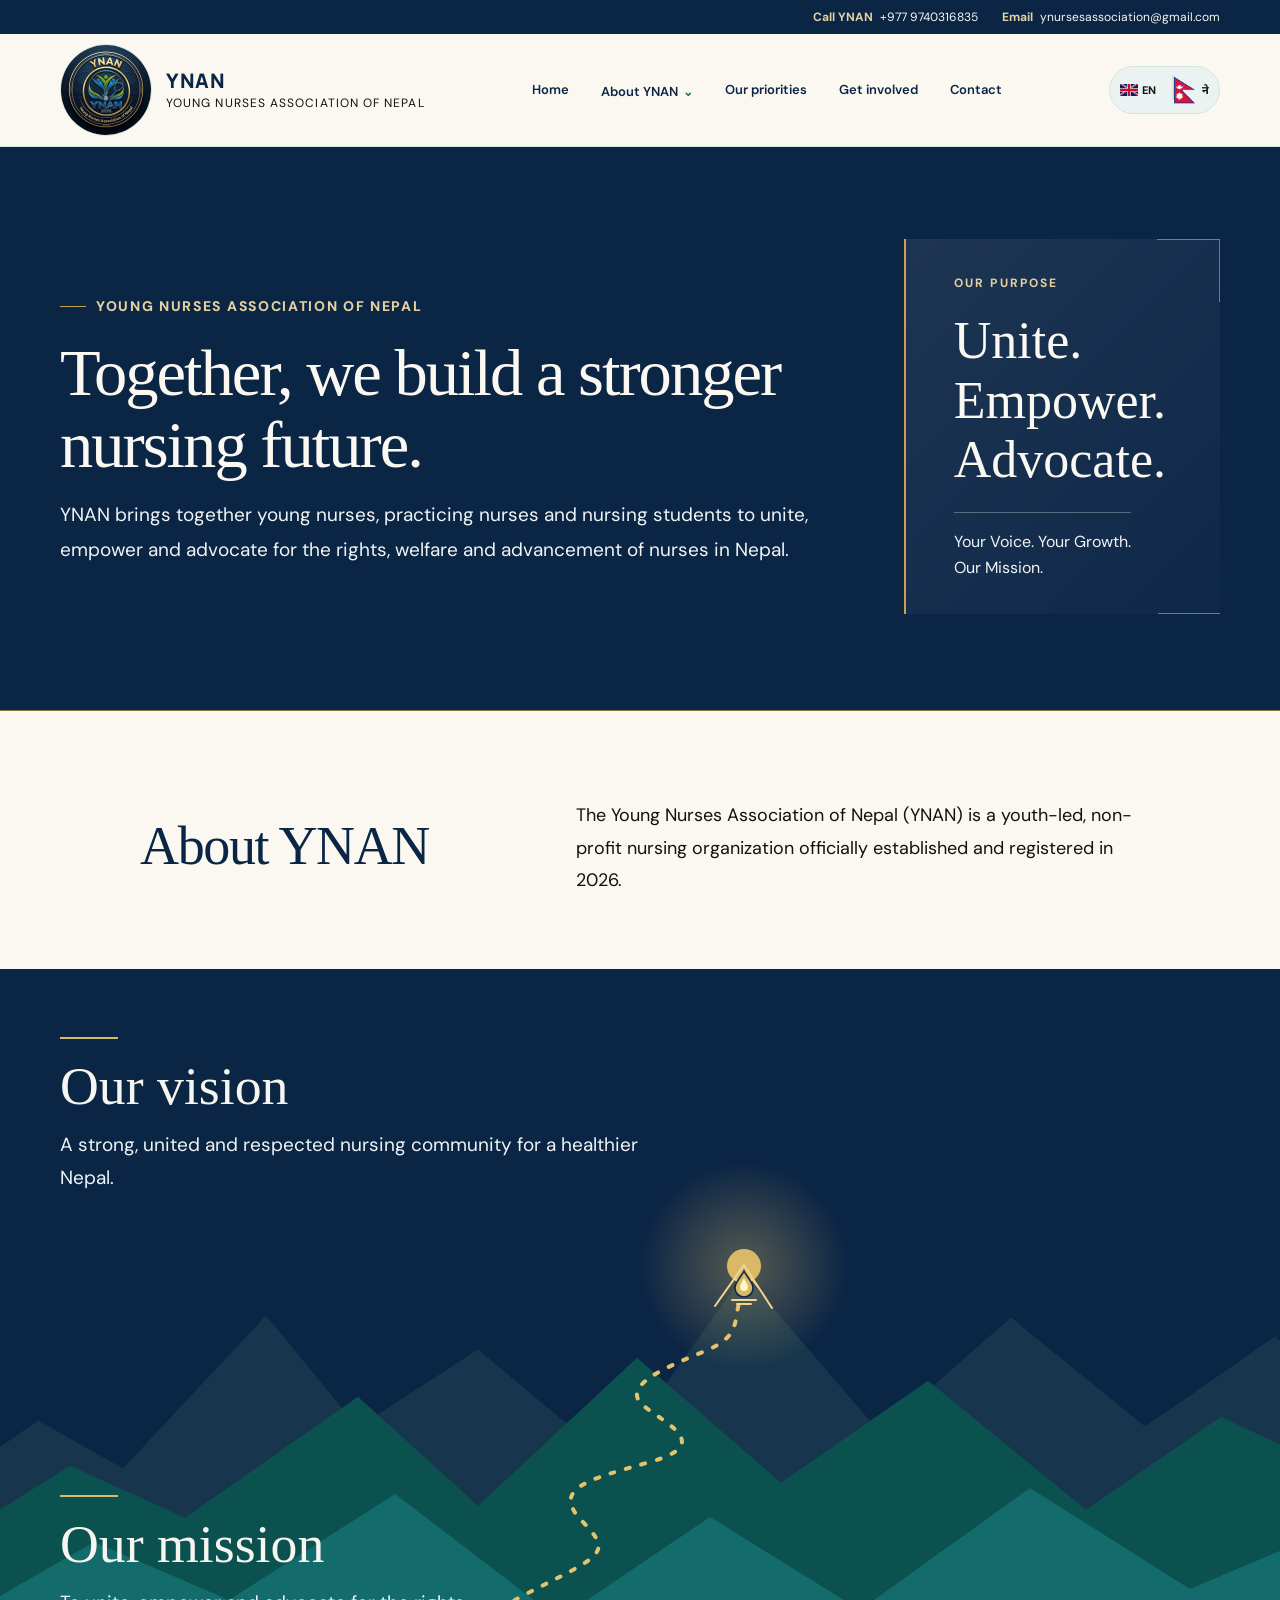
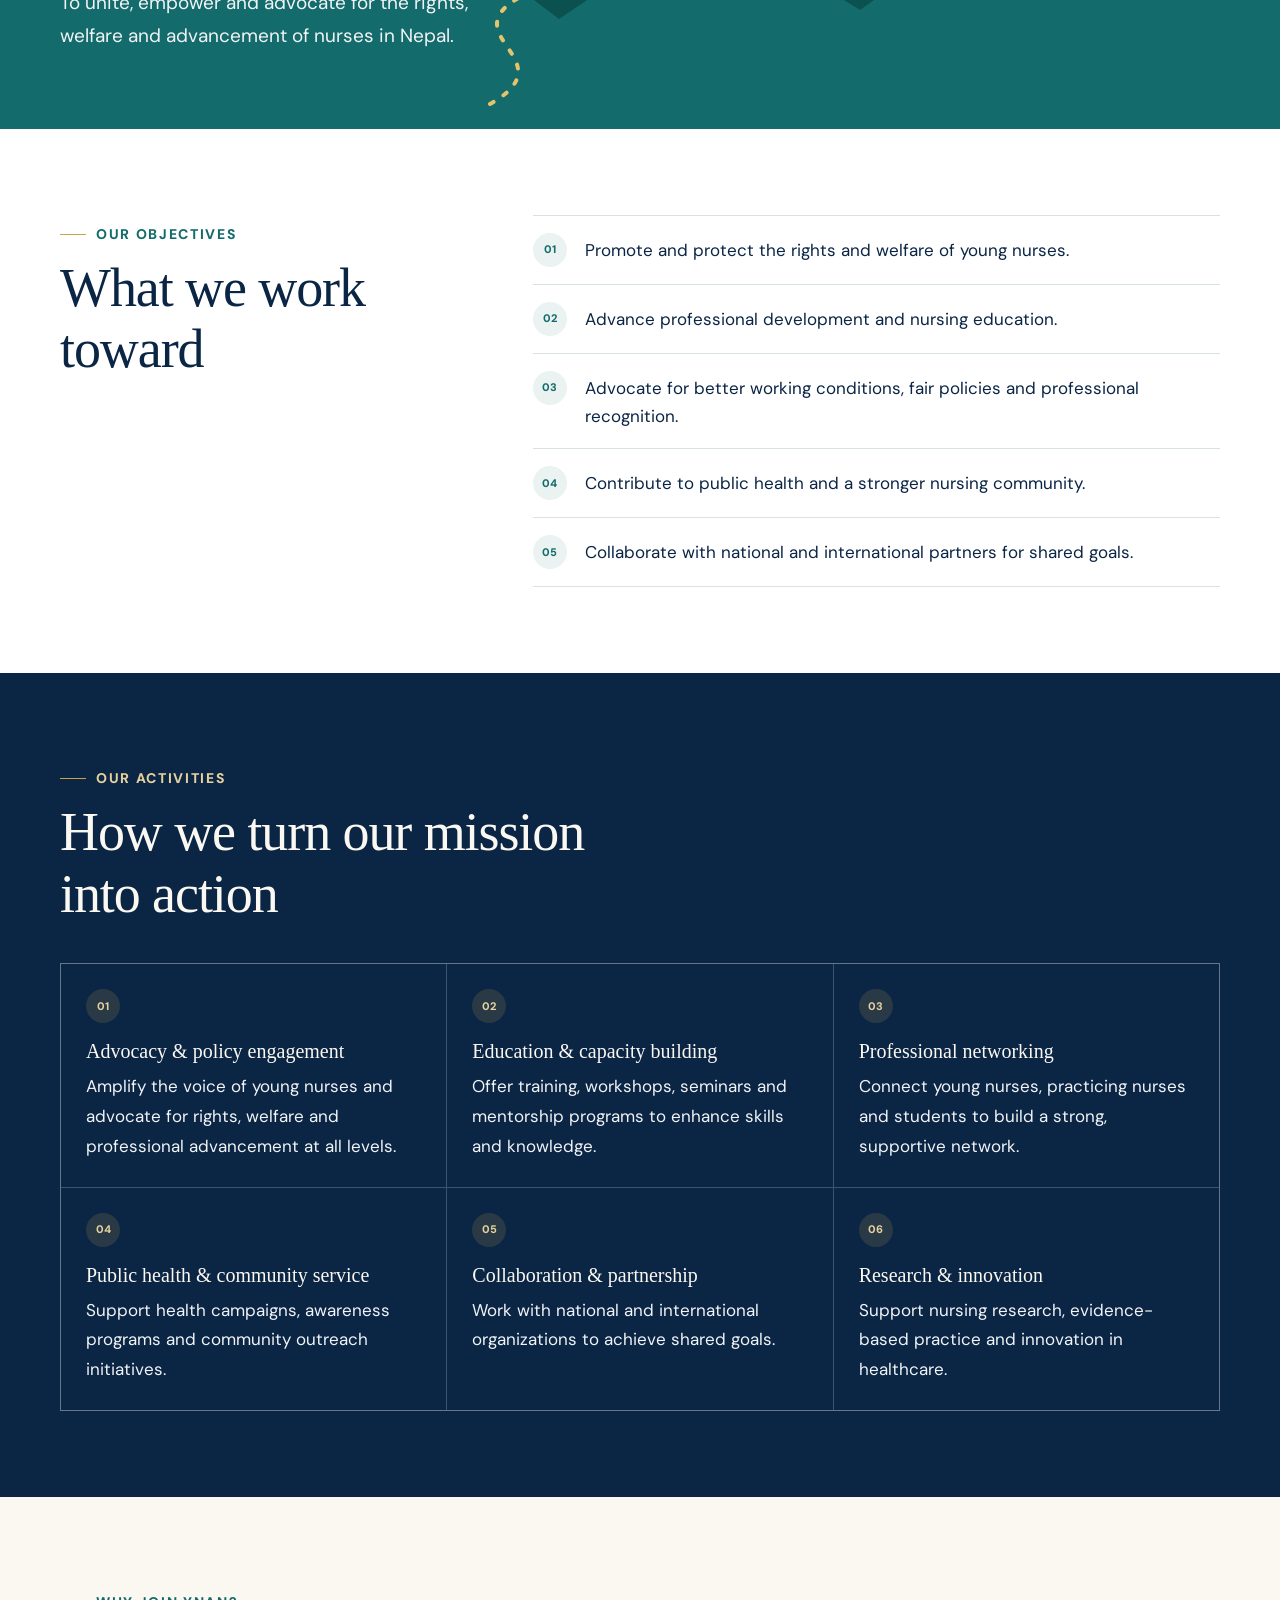
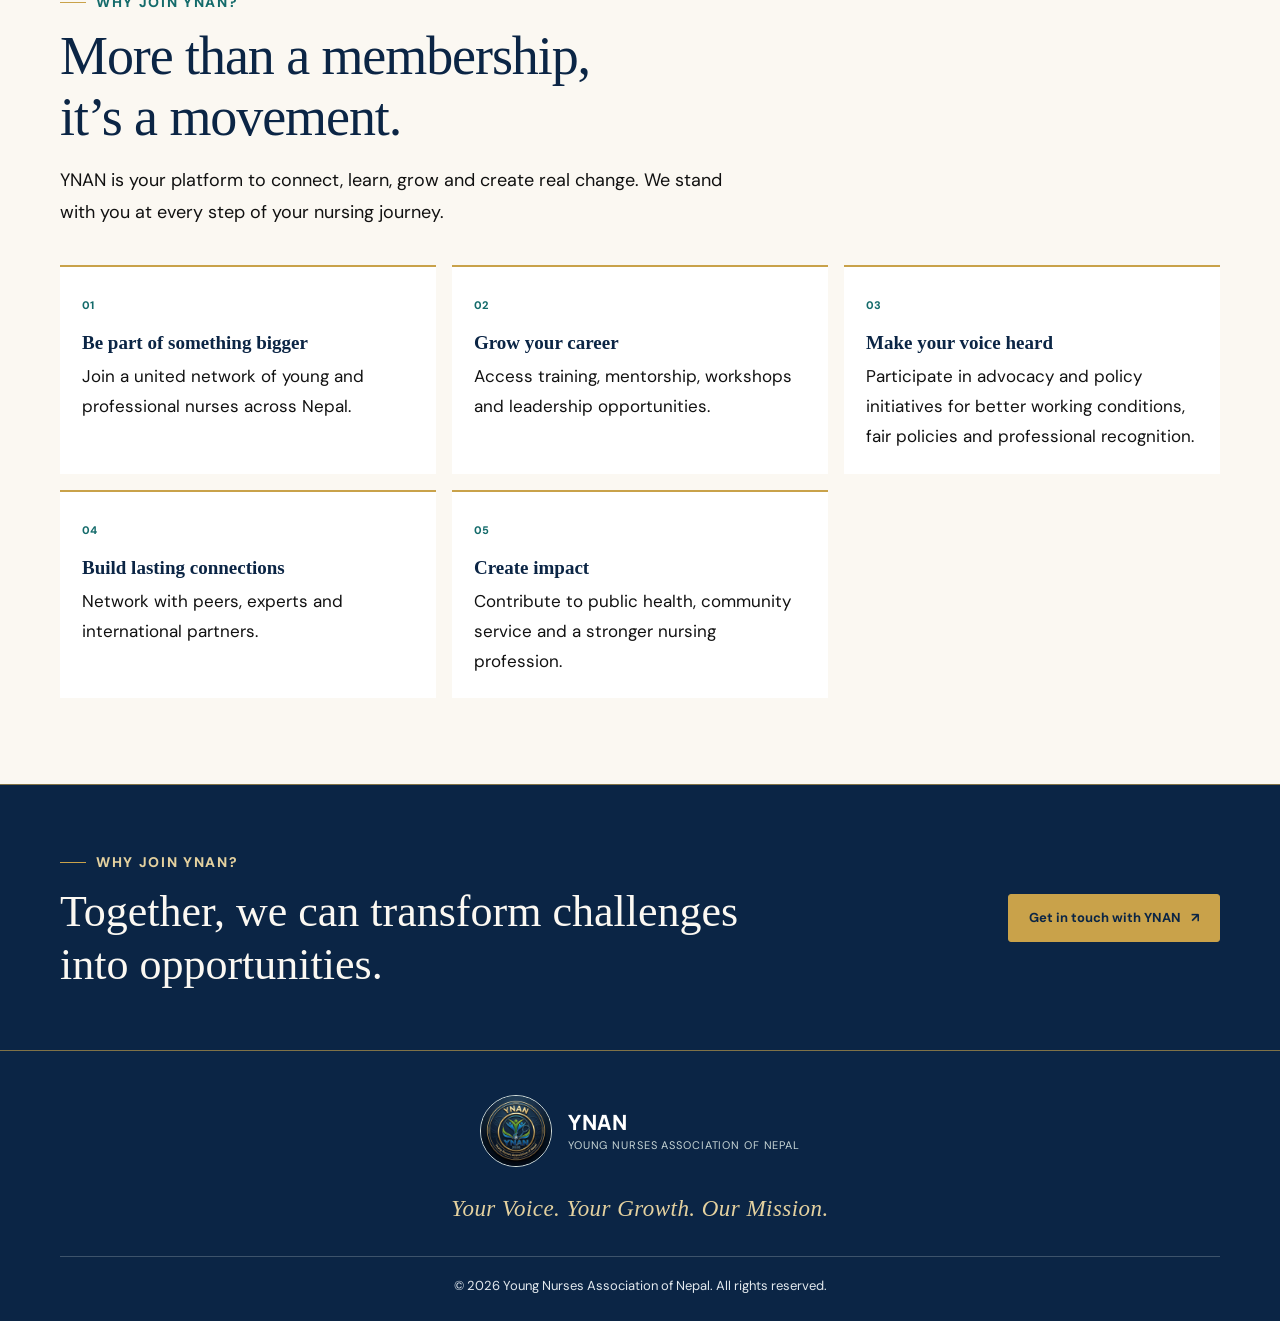
==== about.html @ d2650e8f "font" ====
<!doctype html>
<html lang="en" data-title-key="about_page_title_meta" data-description-key="about_page_description">
<head>
  <meta charset="utf-8">
  <meta name="viewport" content="width=device-width, initial-scale=1">
  <meta name="theme-color" content="#0B2545">
  <meta name="description" content="Learn about YNAN’s vision, mission, objectives, activities and why to join the Young Nurses Association of Nepal.">
  <title>About YNAN | Young Nurses Association of Nepal</title>
  <link rel="preconnect" href="https://fonts.googleapis.com">
  <link rel="preconnect" href="https://fonts.gstatic.com" crossorigin>
  <link href="https://fonts.googleapis.com/css2?family=DM+Sans:wght@400;500;600;700&family=Manrope:wght@400;500;600;700;800&family=Noto+Sans+Devanagari:wght@400;500;600;700;800&display=swap" rel="stylesheet">
  <link rel="stylesheet" href="assets/css/site.css">
</head>
<body>
  <header class="site-header">
    <div class="header-contact">
      <div class="container header-contact-inner">
        <a href="tel:+9779740316835" aria-label="Call YNAN: +977 9740316835" data-i18n="header_phone_aria" data-i18n-attribute="aria-label">
          <span data-i18n="phone_channel_label">Call YNAN</span><span>+977 9740316835</span>
        </a>
        <a href="mailto:ynursesassociation@gmail.com" aria-label="Email YNAN: ynursesassociation@gmail.com" data-i18n="header_email_aria" data-i18n-attribute="aria-label">
          <span data-i18n="email_channel_label">Email</span><span>ynursesassociation@gmail.com</span>
        </a>
      </div>
    </div>
    <div class="container header-inner">
      <a class="brand" href="index.html#home" aria-label="YNAN home">
        <img class="brand-mark" src="assets/ynan-logo.jpg" alt="" width="42" height="42">
        <span><span class="brand-name">YNAN</span><span class="brand-full" data-i18n="brand_full">Young Nurses Association of Nepal</span></span>
      </a>
      <nav class="nav" id="main-nav" aria-label="Main navigation" data-i18n="nav_label" data-i18n-attribute="aria-label">
        <a href="index.html#home" data-i18n="nav_home">Home</a>
        <div class="nav-about-group">
          <a href="about.html" data-i18n="nav_about">About YNAN</a>
          <div class="nav-about-menu">
            <a href="about.html#about-overview" data-i18n="about_menu_overview">Overview</a>
            <a href="about.html#vision" data-i18n="about_page_vision_label">Our vision</a>
            <a href="about.html#mission" data-i18n="about_page_mission_label">Our mission</a>
            <a href="about.html#objectives" data-i18n="about_page_objectives_label">Our objectives</a>
            <a href="about.html#activities" data-i18n="about_page_activities_label">Our activities</a>
            <a href="about.html#why-join" data-i18n="about_page_join_label">Why join YNAN?</a>
          </div>
        </div>
        <a href="index.html#priorities" data-i18n="nav_priorities">Our priorities</a>
        <a href="index.html#pathways" data-i18n="nav_pathways">Get involved</a>
        <a href="index.html#contact" data-i18n="nav_contact">Contact</a>
      </nav>
      <div class="header-actions">
        <button class="language-button" id="language-toggle" type="button" aria-label="Switch to Nepali">
          <span class="language-option" data-language-option="en">
            <svg class="language-flag" viewBox="0 0 60 40" aria-hidden="true">
              <path fill="#012169" d="M0 0h60v40H0z"/>
              <path fill="#fff" d="m0 0 60 40v-6L9 0zm60 0L0 40v-6L51 0z"/>
              <path fill="#C8102E" d="m0 0 60 40v-3L5 0zm60 0L0 40v-3L55 0z"/>
              <path fill="#fff" d="M24 0h12v40H24zM0 14h60v12H0z"/>
              <path fill="#C8102E" d="M26 0h8v40h-8zM0 16h60v8H0z"/>
            </svg>
            <span>EN</span>
          </span>
          <span class="language-option" data-language-option="ne">
            <img class="language-flag language-flag-nepal" src="assets/images/nepal-flag.png" alt="">
            <span>ने</span>
          </span>
        </button>
        <button class="menu-button" id="menu-toggle" type="button" aria-label="Open navigation" aria-expanded="false" aria-controls="main-nav">
          <svg viewBox="0 0 24 24" fill="none" stroke="currentColor" stroke-width="1.7" aria-hidden="true"><path d="M4 7h16M4 12h16M4 17h16"/></svg>
        </button>
      </div>
    </div>
  </header>

  <main class="about-page">
    <section class="about-page-hero">
      <div class="container about-page-hero-inner" data-reveal>
        <div class="about-page-hero-copy">
          <span class="eyebrow" data-i18n="about_page_eyebrow">Young Nurses Association of Nepal</span>
          <h1 data-i18n="about_page_title">Together, we build a stronger nursing future.</h1>
          <p data-i18n="about_page_intro">YNAN brings together young nurses, practicing nurses and nursing students to unite, empower and advocate for the rights, welfare and advancement of nurses in Nepal.</p>
        </div>
        <aside class="about-page-hero-values" aria-label="Our guiding principles">
          <span class="about-page-hero-values-label">Our purpose</span>
          <strong>Unite.<br>Empower.<br>Advocate.</strong>
          <span class="about-page-hero-values-tagline">Your Voice. Your Growth.<br>Our Mission.</span>
        </aside>
      </div>
    </section>

    <section class="about-page-profile" id="about-overview">
      <div class="container about-page-profile-grid" data-reveal>
        <h2 class="about-profile-title" data-i18n="about_page_profile">About YNAN</h2>
        <p data-i18n="about_page_profile_text">The Young Nurses Association of Nepal (YNAN) is a youth-led, non-profit nursing organization officially established and registered in 2026.</p>
      </div>
    </section>

    <section class="vision-mission-panorama" id="vision" aria-label="Our vision and mission">
      <svg class="panorama-scene" viewBox="0 0 1440 760" preserveAspectRatio="xMidYMax slice" aria-hidden="true">
        <defs>
          <radialGradient id="panorama-sun-glow">
            <stop offset="0" stop-color="#D9B968" stop-opacity=".36"/>
            <stop offset="1" stop-color="#D9B968" stop-opacity="0"/>
          </radialGradient>
        </defs>
        <g class="panorama-layer panorama-back" data-parallax="0.3">
          <path d="M0 525 118 442 203 490 346 337 438 449 558 371 691 482 824 296 960 454 1091 339 1225 448 1355 358 1440 423V760H0Z"/>
        </g>
        <g class="panorama-layer panorama-middle" data-parallax="0.65">
          <path d="M0 570 150 476 265 528 438 407 558 516 717 368 861 493 1008 391 1166 520 1301 427 1440 493V760H0Z"/>
        </g>
        <g class="panorama-layer panorama-front" data-parallax="1">
          <path d="M0 641 174 541 309 599 475 493 639 618 790 516 940 609 1110 487 1270 588 1440 516V760H0Z"/>
        </g>
        <circle class="panorama-sun-glow" cx="824" cy="297" r="104" fill="url(#panorama-sun-glow)"/>
        <circle class="panorama-sun" cx="824" cy="297" r="17"/>
        <path class="panorama-summit-detail" d="m795 337 29-41 28 43m-37-29 9 8 8-8 9 12"/>
        <path id="mission-trail-path" class="panorama-trail" d="M570 735C650 690 526 666 604 626S694 585 662 552 670 510 730 493 752 458 725 438 744 399 785 382 810 350 824 319"/>
        <g id="mission-lamp" class="panorama-lamp" transform="translate(570 735)">
          <path d="M0-17C-2-12-9-6-9 0a9 9 0 0 0 18 0C9-6 2-12 0-17Z"/>
          <path class="panorama-lamp-core" d="M0-10c-1 3-4 6-4 9a4 4 0 0 0 8 0c0-3-3-6-4-9Z"/>
          <path class="panorama-lamp-base" d="M-12 12h24M-7 16H7"/>
        </g>
      </svg>
      <div class="container vision-mission-content">
        <div class="vision-copy" data-reveal>
          <span class="vision-heading-rule" aria-hidden="true"></span>
          <h2 data-i18n="about_page_vision_label">Our vision</h2>
          <p data-i18n="about_page_vision">A strong, united and respected nursing community for a healthier Nepal.</p>
        </div>
        <div class="mission-copy" id="mission" data-reveal>
          <span class="mission-heading-rule" aria-hidden="true"></span>
          <h2 data-i18n="about_page_mission_label">Our mission</h2>
          <p data-i18n="about_page_mission">To unite, empower and advocate for the rights, welfare and advancement of nurses in Nepal.</p>
        </div>
      </div>
    </section>

    <section class="section about-page-objectives" id="objectives">
      <div class="container about-page-objectives-grid">
        <div class="section-heading" data-reveal>
          <span class="eyebrow" data-i18n="about_page_objectives_label">Our objectives</span>
          <h2 data-i18n="about_page_objectives_title">What we work toward</h2>
        </div>
        <ol class="objective-list">
          <li data-reveal><span>01</span><p data-i18n="about_page_objective_1">Promote and protect the rights and welfare of young nurses.</p></li>
          <li data-reveal><span>02</span><p data-i18n="about_page_objective_2">Advance professional development and nursing education.</p></li>
          <li data-reveal><span>03</span><p data-i18n="about_page_objective_3">Advocate for better working conditions, fair policies and professional recognition.</p></li>
          <li data-reveal><span>04</span><p data-i18n="about_page_objective_4">Contribute to public health and a stronger nursing community.</p></li>
          <li data-reveal><span>05</span><p data-i18n="about_page_objective_5">Collaborate with national and international partners for shared goals.</p></li>
        </ol>
      </div>
    </section>

    <section class="section about-page-activities" id="activities">
      <div class="container">
        <div class="section-heading" data-reveal>
          <span class="eyebrow" data-i18n="about_page_activities_label">Our activities</span>
          <h2 data-i18n="about_page_activities_title">How we turn our mission into action</h2>
        </div>
        <div class="activity-grid">
          <article class="activity-card" data-reveal><span>01</span><h3 data-i18n="about_page_activity_1_title">Advocacy &amp; policy engagement</h3><p data-i18n="about_page_activity_1_text">Amplify the voice of young nurses and advocate for rights, welfare and professional advancement at all levels.</p></article>
          <article class="activity-card" data-reveal><span>02</span><h3 data-i18n="about_page_activity_2_title">Education &amp; capacity building</h3><p data-i18n="about_page_activity_2_text">Offer training, workshops, seminars and mentorship programs to enhance skills and knowledge.</p></article>
          <article class="activity-card" data-reveal><span>03</span><h3 data-i18n="about_page_activity_3_title">Professional networking</h3><p data-i18n="about_page_activity_3_text">Connect young nurses, practicing nurses and students to build a strong, supportive network.</p></article>
          <article class="activity-card" data-reveal><span>04</span><h3 data-i18n="about_page_activity_4_title">Public health &amp; community service</h3><p data-i18n="about_page_activity_4_text">Support health campaigns, awareness programs and community outreach initiatives.</p></article>
          <article class="activity-card" data-reveal><span>05</span><h3 data-i18n="about_page_activity_5_title">Collaboration &amp; partnership</h3><p data-i18n="about_page_activity_5_text">Work with national and international organizations to achieve shared goals.</p></article>
          <article class="activity-card" data-reveal><span>06</span><h3 data-i18n="about_page_activity_6_title">Research &amp; innovation</h3><p data-i18n="about_page_activity_6_text">Support nursing research, evidence-based practice and innovation in healthcare.</p></article>
        </div>
      </div>
    </section>

    <section class="section about-page-join" id="why-join">
      <div class="container">
        <div class="section-heading" data-reveal>
          <span class="eyebrow" data-i18n="about_page_join_label">Why join YNAN?</span>
          <h2 data-i18n="about_page_join_title">More than a membership, it’s a movement.</h2>
          <p data-i18n="about_page_join_intro">YNAN is your platform to connect, learn, grow and create real change. We stand with you at every step of your nursing journey.</p>
        </div>
        <div class="join-grid">
          <article data-reveal><span aria-hidden="true">01</span><h3 data-i18n="about_page_join_1_title">Be part of something bigger</h3><p data-i18n="about_page_join_1_text">Join a united network of young and professional nurses across Nepal.</p></article>
          <article data-reveal><span aria-hidden="true">02</span><h3 data-i18n="about_page_join_2_title">Grow your career</h3><p data-i18n="about_page_join_2_text">Access training, mentorship, workshops and leadership opportunities.</p></article>
          <article data-reveal><span aria-hidden="true">03</span><h3 data-i18n="about_page_join_3_title">Make your voice heard</h3><p data-i18n="about_page_join_3_text">Participate in advocacy and policy initiatives for better working conditions, fair policies and professional recognition.</p></article>
          <article data-reveal><span aria-hidden="true">04</span><h3 data-i18n="about_page_join_4_title">Build lasting connections</h3><p data-i18n="about_page_join_4_text">Network with peers, experts and international partners.</p></article>
          <article data-reveal><span aria-hidden="true">05</span><h3 data-i18n="about_page_join_5_title">Create impact</h3><p data-i18n="about_page_join_5_text">Contribute to public health, community service and a stronger nursing profession.</p></article>
        </div>
      </div>
    </section>

    <section class="about-page-cta">
      <div class="container about-page-cta-inner" data-reveal>
        <div>
          <span class="eyebrow" data-i18n="about_page_join_label">Why join YNAN?</span>
          <h2 data-i18n="about_page_cta_text">Together, we can transform challenges into opportunities.</h2>
        </div>
        <a class="button button-primary" href="index.html#contact"><span data-i18n="about_page_cta">Get in touch with YNAN</span><span aria-hidden="true">↗</span></a>
      </div>
    </section>
  </main>

  <footer class="footer about-page-footer">
    <div class="container">
      <a class="brand" href="index.html#home" aria-label="YNAN home">
        <img class="brand-mark" src="assets/ynan-logo.jpg" alt="" width="72" height="72">
        <span><span class="brand-name">YNAN</span><span class="brand-full" data-i18n="brand_full">Young Nurses Association of Nepal</span></span>
      </a>
      <p class="about-footer-tagline">Your Voice. Your Growth. Our Mission.</p>
      <div class="footer-bottom">
        <span>© <span id="year"></span> <span data-i18n="footer_org">Young Nurses Association of Nepal. All rights reserved.</span></span>
      </div>
    </div>
  </footer>

  <script src="assets/js/translations.js" defer></script>
  <script src="assets/js/site.js" defer></script>
</body>
</html>
---- assets/css/site.css ----
﻿:root {
      color-scheme: light;
      --ink: #0B2545;
      --muted: #111111;
      --green: #146B6B;
      --green-dark: #0B2545;
      --mint: #EAF3F1;
      --paper: #FBF8F2;
      --line: #D8E3DF;
      --gold: #C9A24A;
      --sky: #EAF3F1;
      --serif: Georgia, "Times New Roman", serif;
      --sans: "DM Sans", "Noto Sans Devanagari", sans-serif;
      --display: "Manrope", "Noto Sans Devanagari", sans-serif;
    }

    * { box-sizing: border-box; }
    html { scroll-behavior: smooth; scroll-padding-top: 146px; }
    body { margin: 0; color: var(--ink); background: var(--paper); font-family: var(--sans); font-size: 17px; line-height: 1.7; }
    a { color: inherit; }
    button { font: inherit; }
    .container { width: min(1160px, calc(100% - 48px)); margin-inline: auto; }
    .site-header { position: sticky; z-index: 20; top: 0; background: rgba(251,248,242,.96); border-bottom: 1px solid rgba(216,227,223,.8); backdrop-filter: blur(14px); }
    .header-contact { min-height: 34px; background: var(--green-dark); color: var(--paper); }
    .header-contact-inner { display: flex; min-height: 34px; align-items: center; justify-content: flex-end; gap: 24px; }
    .header-contact a { display: inline-flex; align-items: center; gap: 7px; color: inherit; font-size: 12px; text-decoration: none; }
    .header-contact a span:first-child { color: #E4D19F; font-weight: 700; }
    .header-contact a:hover { text-decoration: underline; text-underline-offset: 3px; }
    .header-inner { height: 112px; display: flex; align-items: center; justify-content: space-between; gap: 24px; }
    .brand { display: inline-flex; align-items: center; gap: 12px; color: var(--green-dark); text-decoration: none; min-width: max-content; }
    .brand-mark { display: block; width: 42px; height: 42px; border: 1px solid var(--line); border-radius: 50%; object-fit: cover; }
    .site-header .brand { gap: 14px; }
    .site-header .brand-mark { width: 92px; height: 92px; border-radius: 50%; }
    .brand-name { display: block; font-family: var(--display); font-size: 20px; line-height: 1.2; font-weight: 800; letter-spacing: .035em; }
    .brand-full { display: block; margin-top: 3px; color: var(--muted); font-size: 12px; line-height: 1.2; letter-spacing: .09em; text-transform: uppercase; }
    .nav { display: flex; align-items: center; gap: clamp(18px, 2.5vw, 36px); }
    .nav a { color: var(--ink); text-decoration: none; font-size: 13px; font-weight: 600; transition: color .2s ease; }
    .nav a:hover { color: var(--green); }
    .nav-about-group { position: relative; }
    .nav-about-group > a::after { content: "⌄"; display: inline-block; margin-left: 5px; color: var(--green); font-size: 12px; }
    .nav-about-menu { position: absolute; z-index: 25; top: 100%; left: -14px; display: none; min-width: 220px; padding: 8px; border: 1px solid var(--line); background: var(--paper); box-shadow: 0 12px 24px rgba(11,37,69,.13); }
    .nav-about-group:hover .nav-about-menu, .nav-about-group:focus-within .nav-about-menu { display: grid; }
    .nav .nav-about-menu a { padding: 9px 10px; font-size: 12px; }
    .nav .nav-about-menu a:hover, .nav .nav-about-menu a:focus-visible { background: var(--mint); }
    .header-actions { display: flex; align-items: center; gap: 12px; }
    .language-button, .menu-button { border: 1px solid var(--line); background: transparent; color: var(--green-dark); cursor: pointer; }
    .language-button { display: flex; align-items: center; gap: 2px; min-width: 0; padding: 3px; border-radius: 999px; background: var(--mint); font-size: 11px; font-weight: 700; }
    .language-option { display: inline-flex; min-width: 42px; align-items: center; justify-content: center; gap: 4px; padding: 5px 7px; border-radius: 999px; color: var(--muted); line-height: 1; transition: background .2s ease, color .2s ease, box-shadow .2s ease; }
    .language-flag { display: block; width: 18px; height: 14px; flex: 0 0 auto; border-radius: 1px; }
    .language-flag-nepal { width: 26px; height: 30px; object-fit: contain; }
    .language-button[data-language="en"] [data-language-option="en"],
    .language-button[data-language="ne"] [data-language-option="ne"] { background: var(--paper); color: var(--ink); box-shadow: 0 1px 3px rgba(11,37,69,.15); }
    .language-button:hover { border-color: var(--gold); }
    .menu-button { display: none; width: 40px; height: 40px; border-radius: 4px; }
    .menu-button svg { width: 20px; height: 20px; }
    .hero { background: var(--ink); color: var(--paper); }
    .hero-grid { min-height: 540px; display: grid; grid-template-columns: 1fr 1fr; align-items: center; gap: 56px; padding-block: 62px; border-block: 1px solid rgba(201,162,74,.62); }
    .eyebrow { display: inline-flex; align-items: center; gap: 10px; color: var(--green); font-size: 11px; font-weight: 700; letter-spacing: .15em; line-height: 1.5; text-transform: uppercase; }
    .eyebrow::before { content: ""; width: 26px; height: 1px; background: var(--gold); }
    .hero .eyebrow { color: #E4D19F; }
    .hero .eyebrow::before { width: 38px; }
    h1, h2, h3, p { margin-top: 0; }
    .hero h1 { max-width: 610px; margin: 23px 0 22px; color: var(--paper); font-family: var(--serif); font-size: clamp(48px, 5.4vw, 72px); font-weight: 500; line-height: 1.06; letter-spacing: -.035em; }
    .hero-copy { max-width: 525px; margin-bottom: 30px; color: #F1F4F6; font-size: 18px; line-height: 1.8; }
    .button-row { display: flex; flex-wrap: wrap; align-items: center; gap: 14px; }
    .button { display: inline-flex; align-items: center; justify-content: center; gap: 10px; min-height: 48px; padding: 0 20px; border: 1px solid var(--green); border-radius: 3px; text-decoration: none; font-size: 13px; font-weight: 700; transition: transform .2s ease, background .2s ease; }
    .button:hover { transform: translateY(-2px); }
    .button-primary { background: var(--green); color: white; }
    .button-primary:hover { background: #105858; }
    .button-secondary { color: var(--green-dark); border-color: var(--line); background: rgba(255,255,255,.55); }
    .button-secondary:hover { background: var(--paper); }
    .hero .button-primary { border-color: var(--gold); background: var(--gold); color: var(--ink); }
    .hero .button-primary:hover { border-color: #D9B968; background: #D9B968; }
    .hero .button-secondary { border-color: rgba(251,248,242,.52); background: transparent; color: var(--paper); }
    .hero .button-secondary:hover { background: rgba(251,248,242,.1); }
    .button svg { width: 16px; height: 16px; }
    .hero-art { position: relative; min-width: 0; margin: 0; }
    .hero-carousel { width: 100%; }
    .hero-art { border: 1px solid rgba(201,162,74,.72); padding: 8px; }
    .carousel-stage { position: relative; height: clamp(320px, 36vw, 430px); overflow: hidden; background: var(--line); touch-action: pan-y; }
    .hero-slide { position: absolute; z-index: 0; inset: 0; opacity: 0; pointer-events: none; transition: opacity .55s ease; }
    .hero-slide.is-active { z-index: 1; opacity: 1; pointer-events: auto; }
    .carousel-stage .hero-image { display: block; width: 100%; height: 100%; object-fit: cover; object-position: center; }
    .carousel-stage .hero-image-poster { padding: 5px; background: var(--paper); object-fit: contain; }
    .image-caption { position: absolute; right: 12px; bottom: 12px; left: 12px; width: fit-content; max-width: calc(100% - 24px); margin: 0; padding: 11px 15px; border-left: 2px solid var(--gold); background: var(--paper); }
    .caption-kicker { display: block; color: var(--green-dark); font-size: 14px; font-weight: 600; }
    .image-caption a { display: inline-block; margin-top: 3px; color: var(--green); font-size: 13px; font-weight: 700; text-decoration: none; }
    .image-caption a:hover { text-decoration: underline; }
    .carousel-arrow { position: absolute; z-index: 2; top: 50%; display: grid; place-items: center; width: 40px; height: 40px; padding: 0; transform: translateY(-50%); border: 0; border-radius: 50%; background: rgba(251,248,242,.94); color: var(--green-dark); cursor: pointer; box-shadow: 0 2px 12px rgba(11,37,69,.18); }
    .carousel-arrow:hover { background: var(--paper); }
    .carousel-arrow svg { width: 20px; height: 20px; }
    .carousel-previous { left: 12px; }
    .carousel-next { right: 12px; }
    .carousel-controls { display: flex; min-height: 48px; align-items: center; justify-content: flex-start; padding: 5px 2px 0; }
    .carousel-dots { display: flex; align-items: center; gap: 9px; }
    .carousel-dot { width: 9px; height: 9px; padding: 0; border: 0; border-radius: 50%; background: #B8C9C4; cursor: pointer; }
    .carousel-dot.is-active { width: 22px; border-radius: 6px; background: var(--gold); }
    .intro-band { border-bottom: 1px solid var(--line); background: var(--paper); }
    .intro-inner { min-height: 116px; display: grid; grid-template-columns: 1fr 1.8fr; align-items: center; gap: 48px; }
    .intro-label { color: var(--green); font-size: 11px; font-weight: 700; letter-spacing: .15em; text-transform: uppercase; }
    .intro-inner p { margin: 0; color: var(--ink); font-family: var(--display); font-size: 18px; font-weight: 500; line-height: 1.55; }
    .section { padding-block: 86px; }
    .section-heading { max-width: 670px; margin-bottom: 48px; }
    .section-heading h2 { margin: 14px 0 14px; color: var(--green-dark); font-family: var(--serif); font-size: clamp(34px, 4vw, 48px); font-weight: 500; line-height: 1.16; letter-spacing: -.025em; }
    .section-heading p { max-width: 600px; margin-bottom: 0; color: var(--muted); font-size: 18px; line-height: 1.8; }
    .focus-grid { display: grid; grid-template-columns: repeat(3, 1fr); border-top: 1px solid var(--line); border-bottom: 1px solid var(--line); }
    .focus-card { min-height: 230px; padding: 27px 32px 25px 0; }
    .focus-card + .focus-card { padding-left: 32px; border-left: 1px solid var(--line); }
    .focus-number { display: block; margin-bottom: 30px; color: #9B7C36; font-family: var(--serif); font-size: 18px; }
    .focus-card h3 { margin-bottom: 12px; color: var(--green-dark); font-family: var(--serif); font-size: 23px; font-weight: 500; }
    .focus-card p { margin: 0; color: var(--muted); font-size: 17px; line-height: 1.8; }
    .about-section { background: var(--paper); }
    .about-grid { display: grid; grid-template-columns: .9fr 1.1fr; gap: clamp(40px, 8vw, 110px); align-items: center; }
    .about-panel { padding: 32px; border-left: 1px solid var(--gold); background: transparent; color: var(--ink); }
    .about-panel .eyebrow { color: var(--green); }
    .about-panel .about-note { margin: 28px 0 20px; font-family: var(--serif); font-size: clamp(25px, 2.7vw, 34px); font-weight: 500; line-height: 1.3; }
    .about-panel p:last-child { margin-bottom: 0; color: var(--muted); font-size: 17px; }
    .about-copy h2 { margin: 15px 0 18px; color: var(--green-dark); font-family: var(--serif); font-size: clamp(34px, 4vw, 48px); font-weight: 500; line-height: 1.16; letter-spacing: -.025em; }
    .about-copy > p { margin-bottom: 22px; color: var(--muted); line-height: 1.85; }
    .check-list { display: grid; gap: 12px; margin: 28px 0 0; padding: 0; list-style: none; }
    .check-list li { display: flex; align-items: flex-start; gap: 12px; color: var(--ink); font-size: 16px; }
    .check { flex: 0 0 20px; display: grid; place-items: center; width: 20px; height: 20px; border-radius: 50%; background: transparent; color: var(--green); font-size: 12px; font-weight: 700; }
    .stories-section { background: var(--paper); }
    .stories-grid { display: grid; grid-template-columns: repeat(3, 1fr); gap: 22px; }
    .story-card { overflow: hidden; border: 0; border-top: 1px solid var(--gold); border-radius: 0; background: transparent; color: inherit; text-decoration: none; transition: transform .2s ease; }
    .story-card:hover { transform: translateY(-3px); }
    .story-image { display: block; width: 100%; aspect-ratio: 4 / 3; object-fit: cover; background: var(--mint); }
    .story-image-poster { object-fit: contain; }
    .story-copy { display: grid; gap: 7px; padding: 20px 21px 22px; }
    .story-category { color: var(--green); font-size: 11px; font-weight: 700; letter-spacing: .12em; text-transform: uppercase; }
    .story-copy strong { color: var(--green-dark); font-family: var(--serif); font-size: 20px; font-weight: 500; line-height: 1.35; }
    .story-link { margin-top: 5px; color: var(--muted); font-size: 15px; font-weight: 600; }
    .story-card:hover .story-link { color: var(--green); }
    .pathway-section { background: var(--paper); }
    .pathway-grid { display: grid; grid-template-columns: repeat(3, 1fr); gap: 20px; }
    .pathway-card { padding: 25px 26px 28px; border: 0; border-top: 1px solid var(--gold); border-radius: 0; background: transparent; transition: transform .2s ease; }
    .pathway-card:hover { transform: translateY(-2px); }
    .pathway-icon { display: grid; place-items: center; width: 48px; height: 48px; margin-bottom: 18px; border: 1px solid rgba(201,162,74,.65); border-radius: 50%; background: var(--mint); color: var(--green); }
    .pathway-icon svg { width: 30px; height: 30px; }
    .pathway-card h3 { margin-bottom: 9px; color: var(--green-dark); font-family: var(--serif); font-size: 21px; font-weight: 500; }
    .pathway-card p { margin: 0; color: var(--muted); font-size: 17px; line-height: 1.8; }
    .about-page-hero { padding-block: 92px 96px; border-bottom: 1px solid rgba(201,162,74,.62); background: var(--ink); color: var(--paper); }
    .about-page-hero-inner { display: grid; max-width: none; grid-template-columns: minmax(0, 1.55fr) minmax(240px, .65fr); align-items: center; gap: clamp(36px, 7vw, 100px); }
    .about-page-hero-copy { max-width: 760px; }
    .about-page .eyebrow { font-size: 14px; font-weight: 800; letter-spacing: .12em; }
    .about-page-hero .eyebrow { color: #E4D19F; }
    .about-page-hero h1 { max-width: 820px; margin: 20px 0 18px; font-family: var(--serif); font-size: clamp(42px, 5.2vw, 68px); font-weight: 500; line-height: 1.08; letter-spacing: -.03em; }
    .about-page-hero p { max-width: 760px; margin: 0; color: #F1F4F6; font-size: 19px; line-height: 1.8; }
    .about-page-hero-values { position: relative; display: flex; min-height: 320px; align-items: flex-start; justify-content: center; flex-direction: column; padding: 34px clamp(24px, 4vw, 48px); border-left: 2px solid var(--gold); background: linear-gradient(135deg, rgba(255,255,255,.075), rgba(255,255,255,.015)); }
    .about-page-hero-values::before { position: absolute; top: 0; right: 0; width: 62px; height: 62px; border-top: 1px solid rgba(201,162,74,.65); border-right: 1px solid rgba(201,162,74,.65); content: ""; }
    .about-page-hero-values::after { position: absolute; right: 0; bottom: 0; width: 62px; height: 1px; background: rgba(201,162,74,.65); content: ""; }
    .about-page-hero-values-label { color: #E4D19F; font-size: 12px; font-weight: 700; letter-spacing: .18em; text-transform: uppercase; }
    .about-page-hero-values > strong { margin-top: 18px; color: var(--paper); font-family: var(--serif); font-size: clamp(34px, 4.2vw, 52px); font-weight: 500; line-height: 1.14; }
    .about-page-hero-values-tagline { margin-top: 23px; padding-top: 16px; border-top: 1px solid rgba(234,243,241,.3); color: #F1F4F6; font-size: 16px; line-height: 1.6; }
    .about-page-profile { padding-block: 72px; background: var(--paper); }
    .about-page-profile-grid { display: grid; max-width: 1000px; grid-template-columns: .8fr 1.2fr; align-items: center; gap: 60px; }
    .about-page-profile-grid > p { margin: 16px 0 0; color: var(--muted); font-size: 18px; line-height: 1.8; }
    .about-profile-title { margin: 13px 0 0; color: var(--green-dark); font-family: var(--serif); font-size: clamp(40px, 4.5vw, 54px); font-weight: 500; line-height: 1.14; letter-spacing: -.025em; }
    .vision-mission-panorama { position: relative; min-height: 760px; overflow: hidden; isolation: isolate; background: var(--ink); color: #F7F5EF; }
    .panorama-scene { position: absolute; z-index: -1; inset: 0; display: block; width: 100%; height: 100%; }
    .panorama-layer { transform-box: fill-box; transform-origin: center; }
    .panorama-back { fill: #17364D; }
    .panorama-middle { fill: #0B514F; }
    .panorama-front { fill: #146B6B; }
    .panorama-sun-glow { pointer-events: none; }
    .panorama-sun { fill: #D9B968; }
    .panorama-summit-detail { fill: none; stroke: #F1D58E; stroke-linecap: round; stroke-linejoin: round; stroke-width: 2; }
    .panorama-trail { fill: none; stroke: #E4C36D; stroke-dasharray: 4 12; stroke-linecap: round; stroke-width: 4; }
    .panorama-lamp { color: #F1D58E; }
    .panorama-lamp > path:first-child { fill: #D9B968; stroke: #0B2545; stroke-width: 1.5; }
    .panorama-lamp-core { fill: #FFF4C7; stroke: none; }
    .panorama-lamp-base { fill: none; stroke: #F1D58E; stroke-linecap: round; stroke-width: 2; }
    .vision-mission-content { position: relative; min-height: 760px; }
    .vision-copy, .mission-copy { position: absolute; max-width: 600px; }
    .vision-copy { top: 9%; left: 0; width: min(600px, 53%); }
    .mission-copy { bottom: 10%; left: 0; width: min(440px, 38%); }
    .vision-heading-rule, .mission-heading-rule { display: block; width: 58px; height: 2px; margin-bottom: 17px; background: #D9B968; }
    .vision-copy h2, .mission-copy h2 { margin: 0 0 12px; color: #F7F5EF; font-family: var(--serif); font-size: clamp(38px, 4.2vw, 56px); font-weight: 500; line-height: 1.12; }
    .vision-copy p, .mission-copy p { margin: 0; color: #F1F4F6; font-size: 19px; line-height: 1.75; }
    .about-page-objectives { background: white; }
    .about-page-objectives-grid { display: grid; grid-template-columns: .75fr 1.25fr; gap: 60px; }
    .about-page-objectives .section-heading { margin-bottom: 0; }
    .about-page-objectives .section-heading h2, .about-page-activities .section-heading h2, .about-page-join .section-heading h2 { max-width: 580px; margin: 13px 0 0; font-family: var(--serif); font-size: clamp(40px, 4.5vw, 54px); font-weight: 500; line-height: 1.14; letter-spacing: -.02em; }
    .objective-list { display: grid; gap: 0; margin: 0; padding: 0; list-style: none; }
    .objective-list li { display: flex; align-items: flex-start; gap: 18px; padding: 17px 0; border-top: 1px solid var(--line); }
    .objective-list li:last-child { border-bottom: 1px solid var(--line); }
    .objective-list li > span, .activity-card > span { flex: 0 0 34px; display: grid; width: 34px; height: 34px; place-items: center; border-radius: 50%; background: var(--mint); color: var(--green); font-size: 11px; font-weight: 800; }
    .objective-list p { margin: 3px 0 0; }
    .about-page-activities { background: var(--ink); color: var(--paper); }
    .about-page-activities .eyebrow { color: #E4D19F; }
    .about-page-activities .section-heading { margin-bottom: 38px; }
    .about-page-activities .section-heading h2 { color: var(--paper); }
    .activity-grid { display: grid; grid-template-columns: repeat(3, minmax(0, 1fr)); gap: 1px; border: 1px solid rgba(234,243,241,.22); background: rgba(234,243,241,.22); }
    .activity-card { min-height: 218px; padding: 25px; background: var(--ink); }
    .activity-card > span { background: rgba(201,162,74,.16); color: #E4D19F; }
    .activity-card h3 { margin: 16px 0 8px; color: var(--paper); font-family: var(--serif); font-size: 20px; font-weight: 500; line-height: 1.25; }
    .activity-card p { margin: 0; color: #F1F4F6; font-size: 17px; line-height: 1.75; }
    .about-page-join { background: var(--paper); }
    .about-page-join .section-heading { max-width: 760px; margin-bottom: 36px; }
    .about-page-join .section-heading p { max-width: 690px; margin: 15px 0 0; color: var(--muted); font-size: 18px; }
    .join-grid { display: grid; grid-template-columns: repeat(3, minmax(0, 1fr)); gap: 16px; }
    .join-grid article { min-height: 190px; padding: 22px; border-top: 2px solid var(--gold); background: white; }
    .join-grid article > span { color: var(--green); font-size: 11px; font-weight: 800; }
    .join-grid h3 { margin: 13px 0 7px; font-family: var(--serif); font-size: 19px; font-weight: 600; line-height: 1.3; }
    .join-grid p { margin: 0; color: var(--muted); font-size: 17px; line-height: 1.75; }
    .about-page-cta { padding-block: 58px; border-block: 1px solid rgba(201,162,74,.62); background: var(--ink); color: var(--paper); }
    .about-page-cta-inner { display: flex; align-items: center; justify-content: space-between; gap: 35px; }
    .about-page-cta .eyebrow { color: #E4D19F; }
    .about-page-cta h2 { max-width: 720px; margin: 13px 0 0; font-family: var(--serif); font-size: clamp(30px, 4vw, 44px); font-weight: 500; line-height: 1.2; }
    .about-page-cta .button { flex: 0 0 auto; border-color: var(--gold); background: var(--gold); color: var(--ink); }
    @media (max-width: 920px) {
      .about-page-profile-grid { grid-template-columns: 1fr; gap: 12px; }
      .about-page-profile-grid > p { max-width: 720px; }
      .vision-mission-panorama, .vision-mission-content { min-height: 0; }
      .vision-mission-panorama { padding-bottom: 390px; }
      .panorama-scene { top: auto; height: 390px; }
      .panorama-middle { display: none; }
      .vision-mission-content { display: flex; flex-direction: column; gap: 44px; padding-top: 58px; }
      .vision-copy, .mission-copy { position: relative; inset: auto; width: auto; max-width: 680px; }
      .mission-copy { margin-left: clamp(16px, 8vw, 72px); }
      .vision-copy h2, .mission-copy h2 { font-size: clamp(36px, 8vw, 48px); }
      .vision-copy p, .mission-copy p { font-size: 18px; }
    }
    .contact-section { padding-block: 86px; background: var(--paper); }
    .contact-grid { display: grid; grid-template-columns: 1fr 1fr; align-items: center; gap: 50px; }
    .contact-grid h2 { margin: 13px 0 14px; color: var(--green-dark); font-family: var(--serif); font-size: clamp(34px, 4vw, 48px); font-weight: 500; line-height: 1.16; letter-spacing: -.025em; }
    .contact-grid p { max-width: 520px; margin-bottom: 0; color: var(--muted); font-size: 18px; }
    .contact-link { display: flex; align-items: center; justify-content: space-between; gap: 20px; padding: 20px 0; border-top: 1px solid var(--line); border-bottom: 1px solid var(--line); color: var(--green-dark); text-decoration: none; font-weight: 700; }
    .contact-link span:last-child { color: var(--green); font-size: 22px; }
    .contact-channels { display: grid; }
    .contact-channel { display: flex; align-items: center; gap: 15px; padding: 15px 3px; border-bottom: 1px solid var(--line); color: var(--green-dark); text-decoration: none; transition: background .2s ease, padding .2s ease; }
    .contact-channel:first-child { border-top: 1px solid var(--line); }
    .contact-channel:hover { padding-inline: 9px; background: #DCEBE8; }
    .channel-icon { flex: 0 0 38px; display: grid; place-items: center; width: 38px; height: 38px; border-radius: 50%; background: var(--paper); color: var(--green); font-family: var(--display); font-size: 21px; font-weight: 800; }
    .channel-icon svg { display: block; width: 21px; height: 21px; }
    .channel-icon-phone svg { fill: currentColor; }
    .channel-icon-email svg { width: 23px; height: 23px; fill: none; stroke-width: 3; stroke-linecap: square; stroke-linejoin: round; }
    .gmail-mark-red { stroke: #EA4335; }
    .gmail-mark-blue { stroke: #4285F4; }
    .gmail-mark-green { stroke: #34A853; }
    .gmail-mark-yellow { stroke: #FBBC04; }
    .channel-icon-facebook { color: #1877F2; }
    .channel-icon-facebook svg { fill: currentColor; }
    .channel-icon-youtube svg { width: 23px; height: 23px; }
    .youtube-mark { fill: #FF0033; }
    .youtube-play { fill: white; }
    .channel-icon-tiktok svg { width: 22px; height: 22px; }
    .tiktok-shadow-cyan { fill: #25F4EE; transform: translate(-.7px, .5px); }
    .tiktok-shadow-pink { fill: #FE2C55; transform: translate(.6px, -.3px); }
    .tiktok-mark { fill: #111; }
    .channel-copy { display: grid; min-width: 0; flex: 1; gap: 1px; }
    .channel-copy strong { font-family: var(--display); font-size: 14px; }
    .channel-copy small { color: var(--muted); font-size: 16px; overflow-wrap: anywhere; }
    .channel-arrow { color: var(--green); font-size: 18px; }
    .footer { padding-block: 40px 24px; background: #0B2545; color: #EAF3F1; }
    .footer-main { display: flex; justify-content: space-between; gap: 50px; padding-bottom: 32px; }
    .footer .brand { color: white; }
    .footer .brand-full { color: #C7D5D5; }
    .footer-description { max-width: 370px; margin: 16px 0 0; color: #E3E9EE; font-size: 15px; }
    .footer-links { display: flex; max-width: 580px; flex-wrap: wrap; align-content: flex-start; align-items: flex-start; justify-content: flex-end; gap: 14px 24px; padding-top: 8px; }
    .footer-links a { color: #EAF3F1; font-size: 13px; text-decoration: none; }
    .footer-links a:hover { color: white; text-decoration: underline; }
    .footer-bottom { display: flex; justify-content: space-between; gap: 20px; padding-top: 18px; border-top: 1px solid rgba(234,243,241,.22); color: #E3E9EE; font-size: 13px; }
    .about-page-footer { padding-block: 44px 24px; text-align: center; }
    .about-page-footer > .container { display: flex; align-items: center; flex-direction: column; }
    .about-page-footer .brand { gap: 16px; }
    .about-page-footer .brand-mark { width: 72px; height: 72px; }
    .about-page-footer .brand-name { color: white; font-size: 21px; text-align: left; }
    .about-page-footer .brand-full { max-width: 250px; color: #C7D5D5; font-size: 11px; letter-spacing: .08em; text-align: left; }
    .about-footer-tagline { margin: 22px 0 28px; color: #E4D19F; font-family: var(--serif); font-size: clamp(18px, 2.5vw, 23px); font-style: italic; letter-spacing: .02em; }
    .about-page-footer .footer-bottom { width: 100%; justify-content: center; }
    :focus-visible { outline: 3px solid var(--gold); outline-offset: 3px; }

    @keyframes hero-enter {
      from { opacity: 0; transform: translateY(16px); }
      to { opacity: 1; transform: translateY(0); }
    }
    @media (prefers-reduced-motion: no-preference) {
      .hero-grid > :first-child { animation: hero-enter .7s ease-out both; }
      .hero-art { animation: hero-enter .8s .12s ease-out both; }
    }
    .motion-ready [data-reveal] { opacity: 0; transform: translateY(16px); transition: opacity .65s ease, transform .65s ease; }
    .motion-ready [data-reveal].is-visible { opacity: 1; transform: translateY(0); }

    [lang="ne"] body { font-family: "Noto Sans Devanagari", var(--sans); }
    [lang="ne"] .hero h1, [lang="ne"] .section-heading h2, [lang="ne"] .about-copy h2, [lang="ne"] .contact-grid h2 { letter-spacing: 0; line-height: 1.35; }
    [lang="ne"] .eyebrow { letter-spacing: .04em; }

    @media (max-width: 920px) {
      .brand-name { font-size: 17px; }
      .brand-full { font-size: 9px; }
      .header-inner { gap: 16px; }
      .nav { gap: 8px; }
      .nav a { font-size: 11px; }
      .hero-grid { gap: 30px; }
      .carousel-stage { height: 340px; }
      .intro-inner { grid-template-columns: .8fr 1.5fr; }
    }
    @media (max-width: 760px) {
      .container { width: min(100% - 36px, 560px); }
      html { scroll-padding-top: 132px; }
      .header-contact-inner { justify-content: center; gap: 8px; }
      .header-contact a { gap: 5px; font-size: 11px; }
      .header-inner { height: 96px; gap: 8px; }
      .site-header .brand { min-width: 0; gap: 8px; }
      .site-header .brand > span { min-width: 0; }
      .site-header .brand-mark { width: 72px; height: 72px; }
      .brand-name { font-size: 17px; }
      .brand-full { max-width: 155px; font-size: 10px; }
      .menu-button { display: grid; place-items: center; }
      .header-actions { gap: 8px; }
      .nav { position: absolute; top: 130px; right: 0; left: 0; display: none; align-items: stretch; gap: 0; padding: 8px 18px 14px; border-bottom: 1px solid var(--line); background: var(--paper); box-shadow: 0 16px 22px rgba(11,37,69,.08); }
      .nav.is-open { display: flex; flex-direction: column; }
      .nav-about-group { width: 100%; }
      .nav-about-group > a { display: block; }
      .nav-about-menu { position: static; display: grid; min-width: 0; padding: 0 0 7px 12px; border: 0; border-left: 1px solid var(--line); background: transparent; box-shadow: none; }
      .nav .nav-about-menu a { padding: 8px 10px; border-bottom: 0; font-size: 13px; }
      .nav a { padding: 12px 0; border-bottom: 1px solid var(--line); font-size: 14px; }
      .nav a:last-child { border-bottom: 0; }
      .hero-grid { min-height: auto; grid-template-columns: 1fr; gap: 32px; padding-block: 48px 46px; }
      .hero h1 { max-width: 540px; font-size: clamp(43px, 11vw, 60px); }
      .hero-copy { font-size: 17px; }
      .hero-art { margin-inline: 0; }
      .carousel-stage { height: clamp(240px, 72vw, 340px); }
      .image-caption { right: 9px; bottom: 9px; left: 9px; padding: 10px 12px; }
      .intro-inner { min-height: 0; grid-template-columns: 1fr; gap: 9px; padding-block: 25px; }
      .intro-inner p { font-size: 16px; }
      .section { padding-block: 70px; }
      .section-heading { margin-bottom: 34px; }
      .focus-grid { grid-template-columns: 1fr; }
      .focus-card, .focus-card + .focus-card { min-height: 0; padding: 25px 0; border-left: 0; }
      .focus-card + .focus-card { border-top: 1px solid var(--line); }
      .focus-number { margin-bottom: 14px; }
      .about-grid { grid-template-columns: 1fr; gap: 38px; }
      .about-panel { padding: 25px; }
      .stories-grid { grid-template-columns: 1fr; gap: 15px; }
      .story-card { display: grid; grid-template-columns: 120px minmax(0, 1fr); align-items: stretch; }
      .story-image { width: 120px; height: 100%; min-height: 138px; aspect-ratio: auto; object-fit: cover; }
      .story-image-poster { object-fit: cover; }
      .story-copy { align-content: center; gap: 5px; padding: 14px; }
      .story-copy strong { font-size: 15px; }
      .story-link { font-size: 15px; }
      .pathway-grid { grid-template-columns: 1fr; gap: 12px; }
      .pathway-card { padding: 22px; }
      .about-page-hero { padding-block: 62px; }
      .about-page-hero p { font-size: 17px; }
      .about-page-hero-inner { grid-template-columns: 1fr; gap: 30px; }
      .about-page-hero-values { min-height: 0; padding: 24px; }
      .about-page-hero-values > strong { margin-top: 12px; font-size: 34px; }
      .about-page-hero-values-tagline { margin-top: 16px; padding-top: 12px; font-size: 15px; }
      .about-page-profile { padding-block: 52px; }
      .about-page-profile-grid, .about-page-objectives-grid { grid-template-columns: 1fr; gap: 22px; }
      .about-profile-title { font-size: 40px; }
      .about-page .eyebrow { font-size: 13px; }
      .about-page-objectives .section-heading { margin-bottom: 0; }
      .activity-grid { grid-template-columns: 1fr; }
      .activity-card { min-height: 0; padding: 22px; }
      .join-grid { grid-template-columns: 1fr; gap: 12px; }
      .join-grid article { min-height: 0; }
      .about-page-cta { padding-block: 48px; }
      .about-page-cta-inner { align-items: flex-start; flex-direction: column; gap: 24px; }
      .pathway-icon { margin-bottom: 15px; }
      .contact-grid { grid-template-columns: 1fr; gap: 30px; }
      .contact-section { padding-block: 65px; }
      .footer-main { flex-direction: column; gap: 25px; }
      .about-page-footer .brand { gap: 12px; }
      .about-page-footer .brand-mark { width: 64px; height: 64px; }
      .about-page-footer .brand-full { max-width: 210px; font-size: 9px; }
      .footer-links { display: grid; width: 100%; max-width: 420px; grid-template-columns: 1fr; justify-content: stretch; gap: 0; padding-top: 0; }
      .footer-links a { padding: 9px 0; border-top: 1px solid rgba(234,243,241,.16); }
      .footer-links a:last-child { color: #E4D19F; font-weight: 700; }
      .footer-bottom { flex-direction: column; gap: 5px; }
    }
    @media (max-width: 380px) {
      .header-inner { gap: 6px; }
      .brand { min-width: 0; gap: 8px; }
      .site-header .brand-mark { width: 60px; height: 60px; }
      .brand-full { max-width: 95px; }
      .header-actions { gap: 6px; }
      .language-button { padding: 2px; }
      .language-option { min-width: 36px; gap: 3px; padding: 5px; font-size: 10px; }
      .menu-button { width: 36px; height: 36px; }
    }
    @media (prefers-reduced-motion: reduce) {
      *, *::before, *::after { scroll-behavior: auto !important; transition-duration: .01ms !important; animation-duration: .01ms !important; }
    }
    [lang="ne"] .vision-copy h2, [lang="ne"] .mission-copy h2 { font-family: var(--display); letter-spacing: 0; line-height: 1.4; }
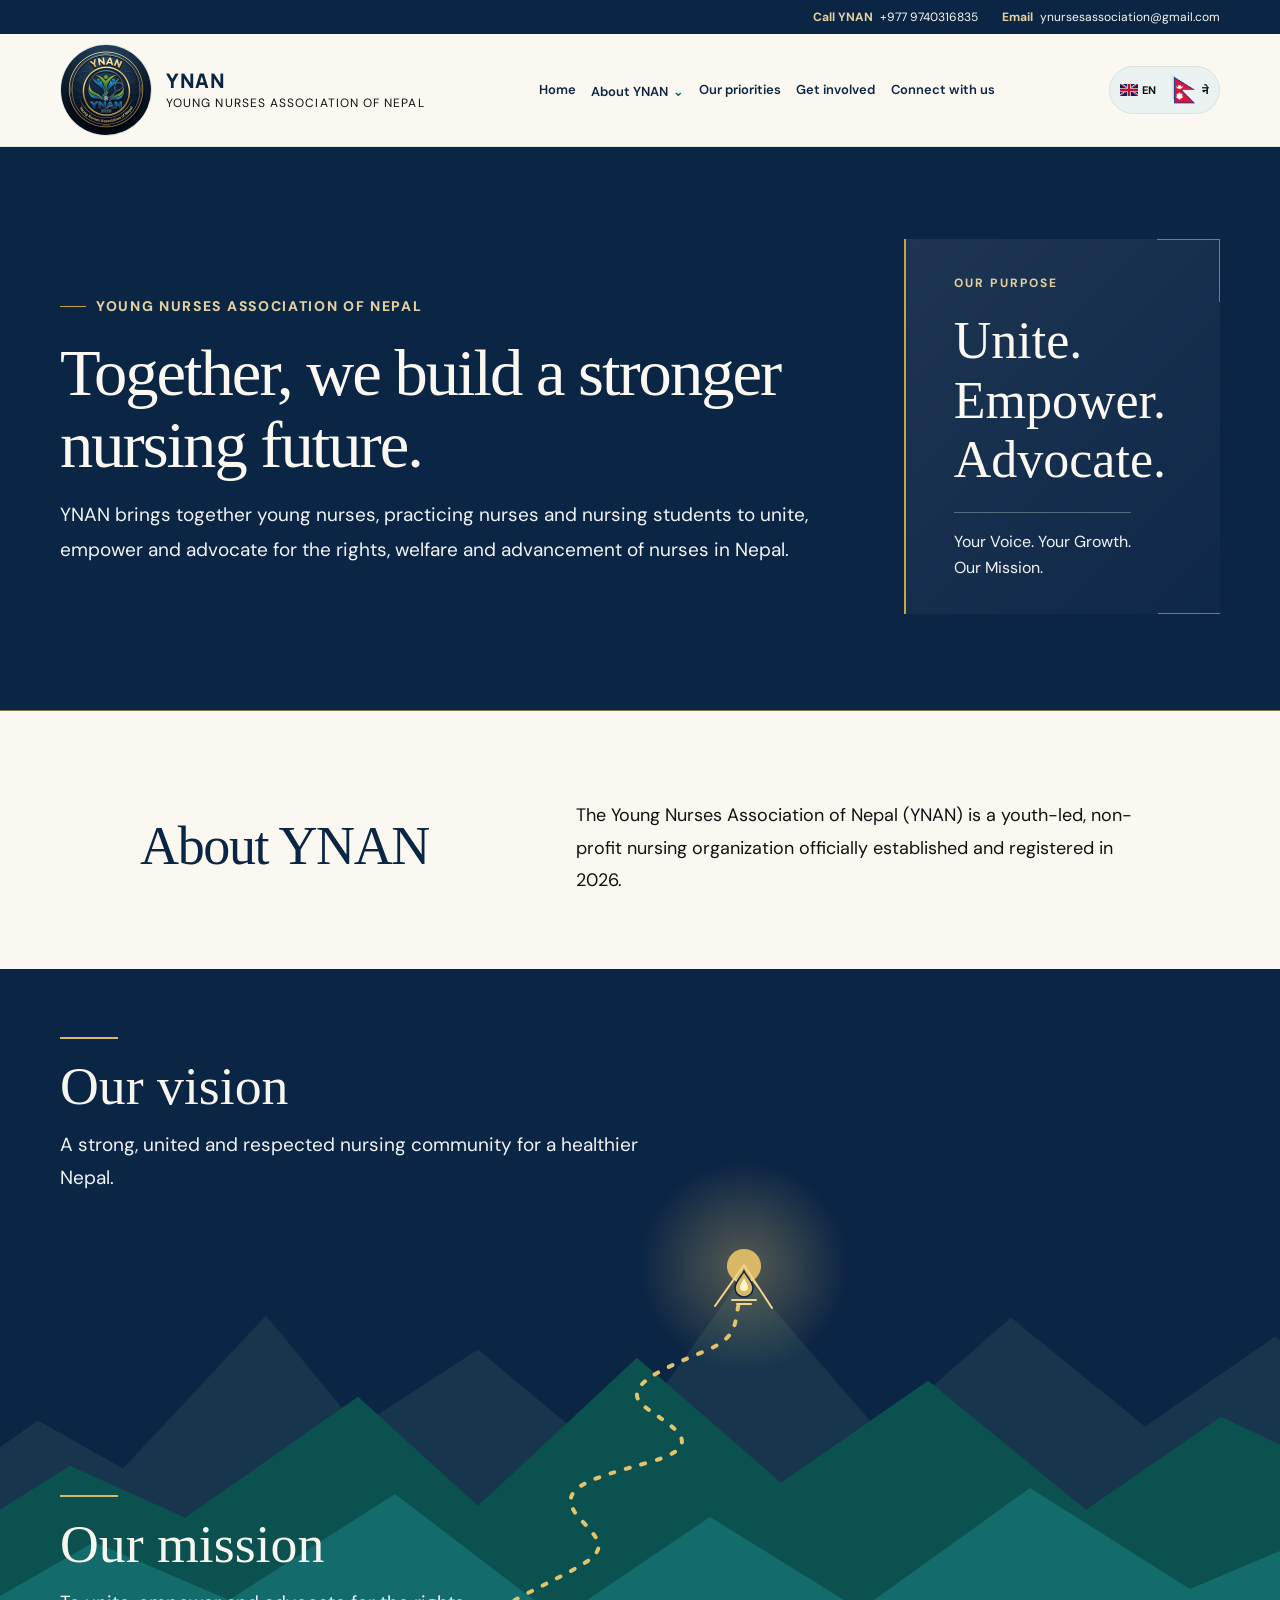
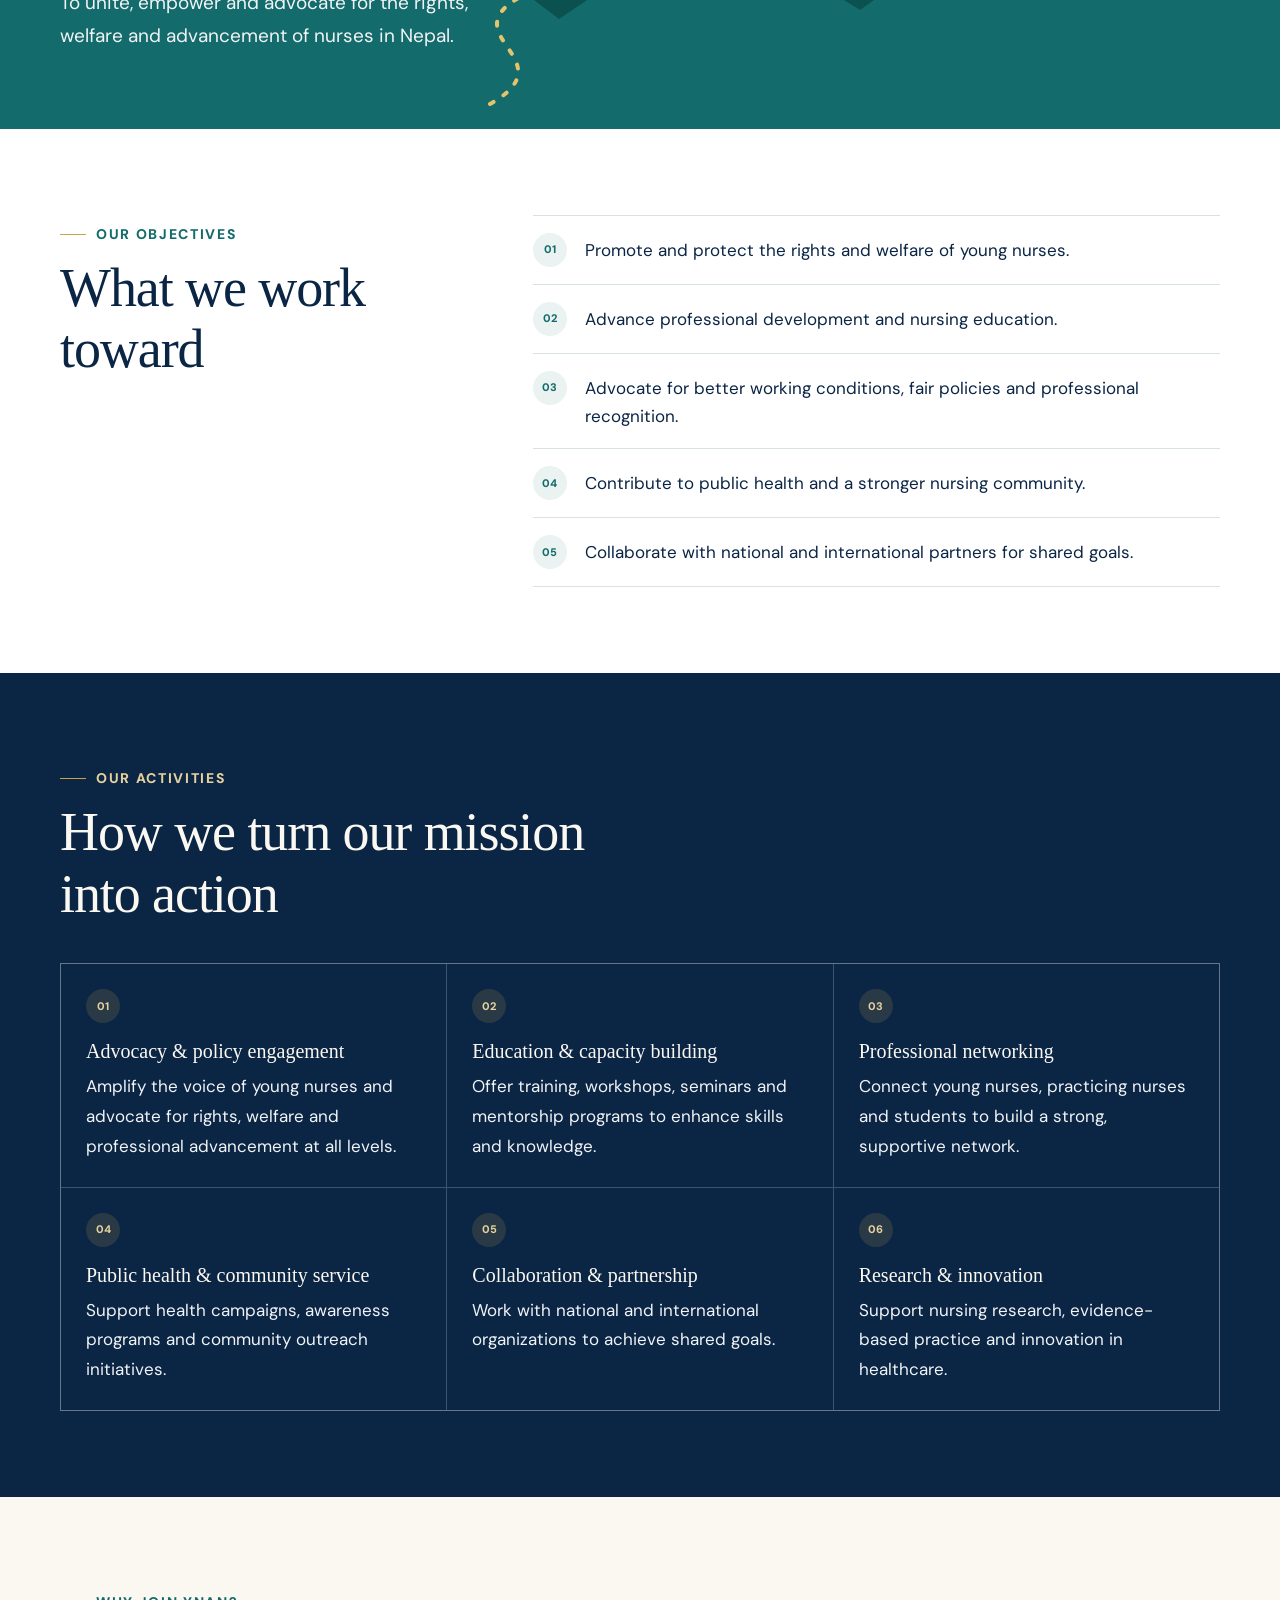
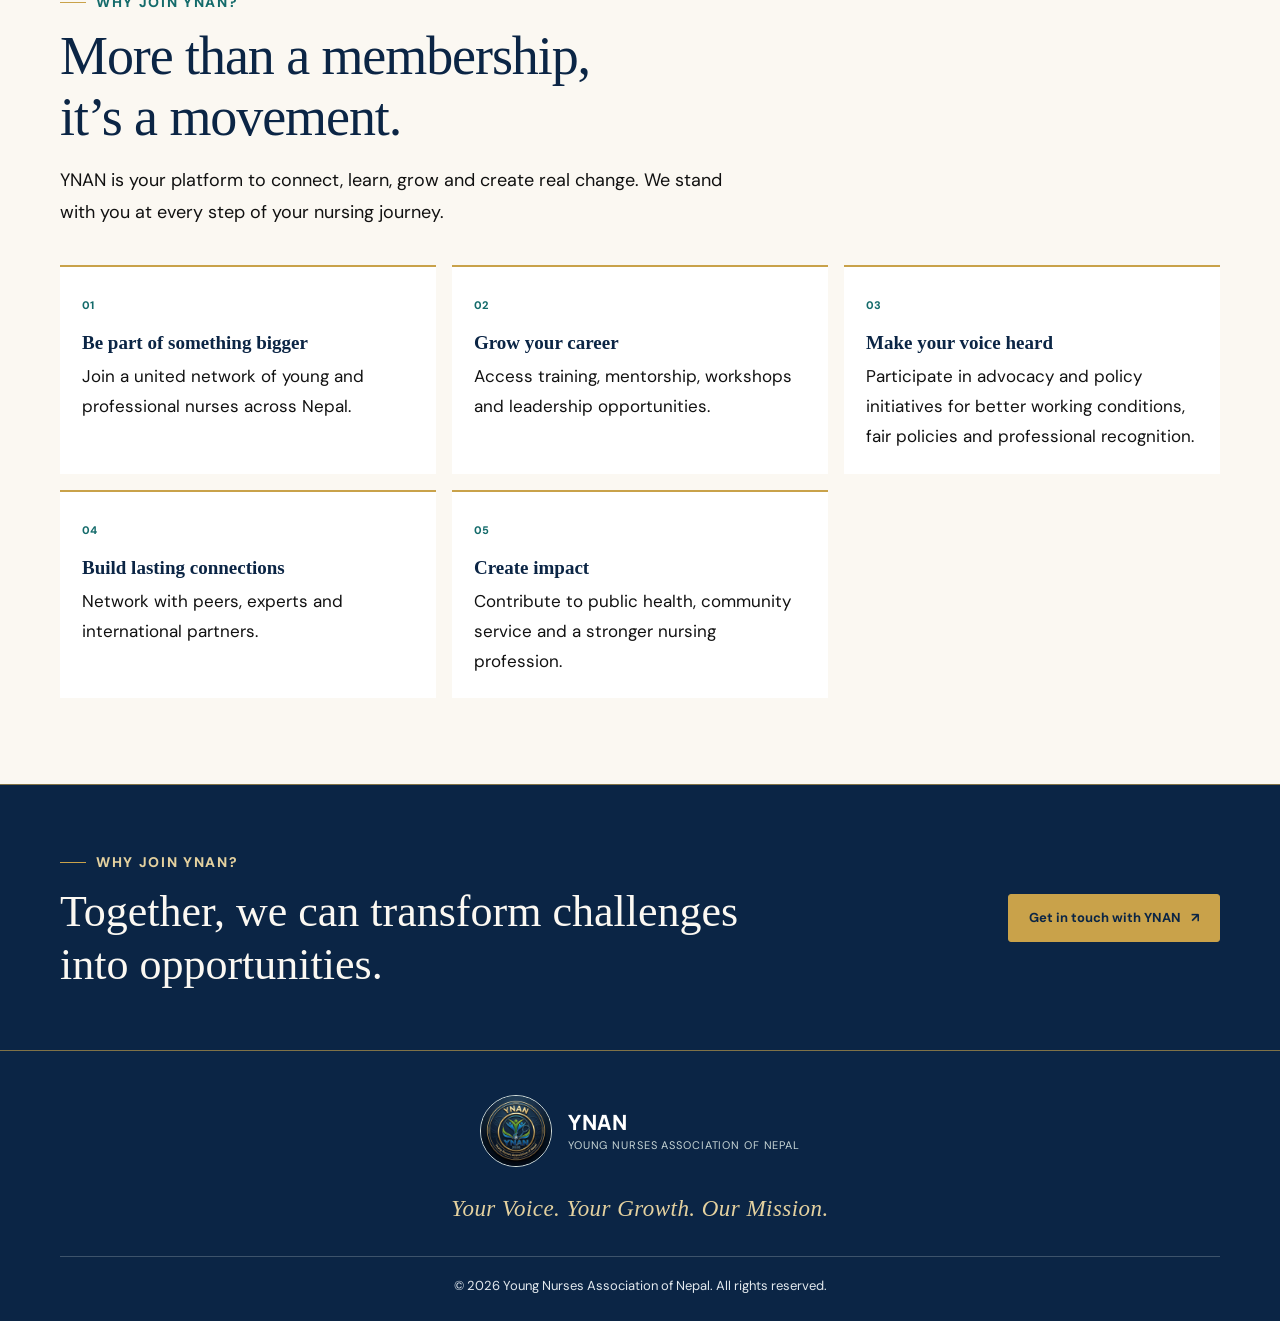
==== commit 51dbd549: "connect" ====
--- a/about.html
+++ b/about.html
@@ -4,6 +4,11 @@
   <meta charset="utf-8">
   <meta name="viewport" content="width=device-width, initial-scale=1">
   <meta name="theme-color" content="#0B2545">
+  <link rel="icon" type="image/png" sizes="16x16" href="favicon-16x16.png">
+  <link rel="icon" type="image/png" sizes="32x32" href="favicon-32x32.png">
+  <link rel="shortcut icon" href="favicon.ico">
+  <link rel="apple-touch-icon" sizes="180x180" href="apple-touch-icon.png">
+  <link rel="manifest" href="site.webmanifest">
   <meta name="description" content="Learn about YNAN’s vision, mission, objectives, activities and why to join the Young Nurses Association of Nepal.">
   <title>About YNAN | Young Nurses Association of Nepal</title>
   <link rel="preconnect" href="https://fonts.googleapis.com">
@@ -43,7 +48,7 @@
         </div>
         <a href="index.html#priorities" data-i18n="nav_priorities">Our priorities</a>
         <a href="index.html#pathways" data-i18n="nav_pathways">Get involved</a>
-        <a href="index.html#contact" data-i18n="nav_contact">Contact</a>
+        <a href="index.html#contact" data-i18n="nav_contact">Connect with us</a>
       </nav>
       <div class="header-actions">
         <button class="language-button" id="language-toggle" type="button" aria-label="Switch to Nepali">
@@ -194,7 +199,7 @@
     </section>
   </main>
 
-  <footer class="footer about-page-footer">
+  <footer class="footer footer-centered">
     <div class="container">
       <a class="brand" href="index.html#home" aria-label="YNAN home">
         <img class="brand-mark" src="assets/ynan-logo.jpg" alt="" width="72" height="72">
--- a/assets/css/site.css
+++ b/assets/css/site.css
@@ -33,8 +33,8 @@
     .site-header .brand-mark { width: 92px; height: 92px; border-radius: 50%; }
     .brand-name { display: block; font-family: var(--display); font-size: 20px; line-height: 1.2; font-weight: 800; letter-spacing: .035em; }
     .brand-full { display: block; margin-top: 3px; color: var(--muted); font-size: 12px; line-height: 1.2; letter-spacing: .09em; text-transform: uppercase; }
-    .nav { display: flex; align-items: center; gap: clamp(18px, 2.5vw, 36px); }
-    .nav a { color: var(--ink); text-decoration: none; font-size: 13px; font-weight: 600; transition: color .2s ease; }
+    .nav { display: flex; align-items: center; gap: clamp(10px, 1.2vw, 18px); }
+    .nav a { color: var(--ink); text-decoration: none; font-size: 13px; font-weight: 600; white-space: nowrap; transition: color .2s ease; }
     .nav a:hover { color: var(--green); }
     .nav-about-group { position: relative; }
     .nav-about-group > a::after { content: "⌄"; display: inline-block; margin-left: 5px; color: var(--green); font-size: 12px; }
@@ -109,17 +109,6 @@
     .focus-number { display: block; margin-bottom: 30px; color: #9B7C36; font-family: var(--serif); font-size: 18px; }
     .focus-card h3 { margin-bottom: 12px; color: var(--green-dark); font-family: var(--serif); font-size: 23px; font-weight: 500; }
     .focus-card p { margin: 0; color: var(--muted); font-size: 17px; line-height: 1.8; }
-    .about-section { background: var(--paper); }
-    .about-grid { display: grid; grid-template-columns: .9fr 1.1fr; gap: clamp(40px, 8vw, 110px); align-items: center; }
-    .about-panel { padding: 32px; border-left: 1px solid var(--gold); background: transparent; color: var(--ink); }
-    .about-panel .eyebrow { color: var(--green); }
-    .about-panel .about-note { margin: 28px 0 20px; font-family: var(--serif); font-size: clamp(25px, 2.7vw, 34px); font-weight: 500; line-height: 1.3; }
-    .about-panel p:last-child { margin-bottom: 0; color: var(--muted); font-size: 17px; }
-    .about-copy h2 { margin: 15px 0 18px; color: var(--green-dark); font-family: var(--serif); font-size: clamp(34px, 4vw, 48px); font-weight: 500; line-height: 1.16; letter-spacing: -.025em; }
-    .about-copy > p { margin-bottom: 22px; color: var(--muted); line-height: 1.85; }
-    .check-list { display: grid; gap: 12px; margin: 28px 0 0; padding: 0; list-style: none; }
-    .check-list li { display: flex; align-items: flex-start; gap: 12px; color: var(--ink); font-size: 16px; }
-    .check { flex: 0 0 20px; display: grid; place-items: center; width: 20px; height: 20px; border-radius: 50%; background: transparent; color: var(--green); font-size: 12px; font-weight: 700; }
     .stories-section { background: var(--paper); }
     .stories-grid { display: grid; grid-template-columns: repeat(3, 1fr); gap: 22px; }
     .story-card { overflow: hidden; border: 0; border-top: 1px solid var(--gold); border-radius: 0; background: transparent; color: inherit; text-decoration: none; transition: transform .2s ease; }
@@ -261,14 +250,14 @@
     .footer-links a { color: #EAF3F1; font-size: 13px; text-decoration: none; }
     .footer-links a:hover { color: white; text-decoration: underline; }
     .footer-bottom { display: flex; justify-content: space-between; gap: 20px; padding-top: 18px; border-top: 1px solid rgba(234,243,241,.22); color: #E3E9EE; font-size: 13px; }
-    .about-page-footer { padding-block: 44px 24px; text-align: center; }
-    .about-page-footer > .container { display: flex; align-items: center; flex-direction: column; }
-    .about-page-footer .brand { gap: 16px; }
-    .about-page-footer .brand-mark { width: 72px; height: 72px; }
-    .about-page-footer .brand-name { color: white; font-size: 21px; text-align: left; }
-    .about-page-footer .brand-full { max-width: 250px; color: #C7D5D5; font-size: 11px; letter-spacing: .08em; text-align: left; }
+    .footer-centered { padding-block: 44px 24px; text-align: center; }
+    .footer-centered > .container { display: flex; align-items: center; flex-direction: column; }
+    .footer-centered .brand { gap: 16px; }
+    .footer-centered .brand-mark { width: 72px; height: 72px; }
+    .footer-centered .brand-name { color: white; font-size: 21px; text-align: left; }
+    .footer-centered .brand-full { max-width: 250px; color: #C7D5D5; font-size: 11px; letter-spacing: .08em; text-align: left; }
     .about-footer-tagline { margin: 22px 0 28px; color: #E4D19F; font-family: var(--serif); font-size: clamp(18px, 2.5vw, 23px); font-style: italic; letter-spacing: .02em; }
-    .about-page-footer .footer-bottom { width: 100%; justify-content: center; }
+    .footer-centered .footer-bottom { width: 100%; justify-content: center; }
     :focus-visible { outline: 3px solid var(--gold); outline-offset: 3px; }
 
     @keyframes hero-enter {
@@ -283,7 +272,7 @@
     .motion-ready [data-reveal].is-visible { opacity: 1; transform: translateY(0); }
 
     [lang="ne"] body { font-family: "Noto Sans Devanagari", var(--sans); }
-    [lang="ne"] .hero h1, [lang="ne"] .section-heading h2, [lang="ne"] .about-copy h2, [lang="ne"] .contact-grid h2 { letter-spacing: 0; line-height: 1.35; }
+    [lang="ne"] .hero h1, [lang="ne"] .section-heading h2, [lang="ne"] .contact-grid h2 { letter-spacing: 0; line-height: 1.35; }
     [lang="ne"] .eyebrow { letter-spacing: .04em; }
 
     @media (max-width: 920px) {
@@ -331,8 +320,6 @@
       .focus-card, .focus-card + .focus-card { min-height: 0; padding: 25px 0; border-left: 0; }
       .focus-card + .focus-card { border-top: 1px solid var(--line); }
       .focus-number { margin-bottom: 14px; }
-      .about-grid { grid-template-columns: 1fr; gap: 38px; }
-      .about-panel { padding: 25px; }
       .stories-grid { grid-template-columns: 1fr; gap: 15px; }
       .story-card { display: grid; grid-template-columns: 120px minmax(0, 1fr); align-items: stretch; }
       .story-image { width: 120px; height: 100%; min-height: 138px; aspect-ratio: auto; object-fit: cover; }
@@ -363,9 +350,9 @@
       .contact-grid { grid-template-columns: 1fr; gap: 30px; }
       .contact-section { padding-block: 65px; }
       .footer-main { flex-direction: column; gap: 25px; }
-      .about-page-footer .brand { gap: 12px; }
-      .about-page-footer .brand-mark { width: 64px; height: 64px; }
-      .about-page-footer .brand-full { max-width: 210px; font-size: 9px; }
+      .footer-centered .brand { gap: 12px; }
+      .footer-centered .brand-mark { width: 64px; height: 64px; }
+      .footer-centered .brand-full { max-width: 210px; font-size: 9px; }
       .footer-links { display: grid; width: 100%; max-width: 420px; grid-template-columns: 1fr; justify-content: stretch; gap: 0; padding-top: 0; }
       .footer-links a { padding: 9px 0; border-top: 1px solid rgba(234,243,241,.16); }
       .footer-links a:last-child { color: #E4D19F; font-weight: 700; }
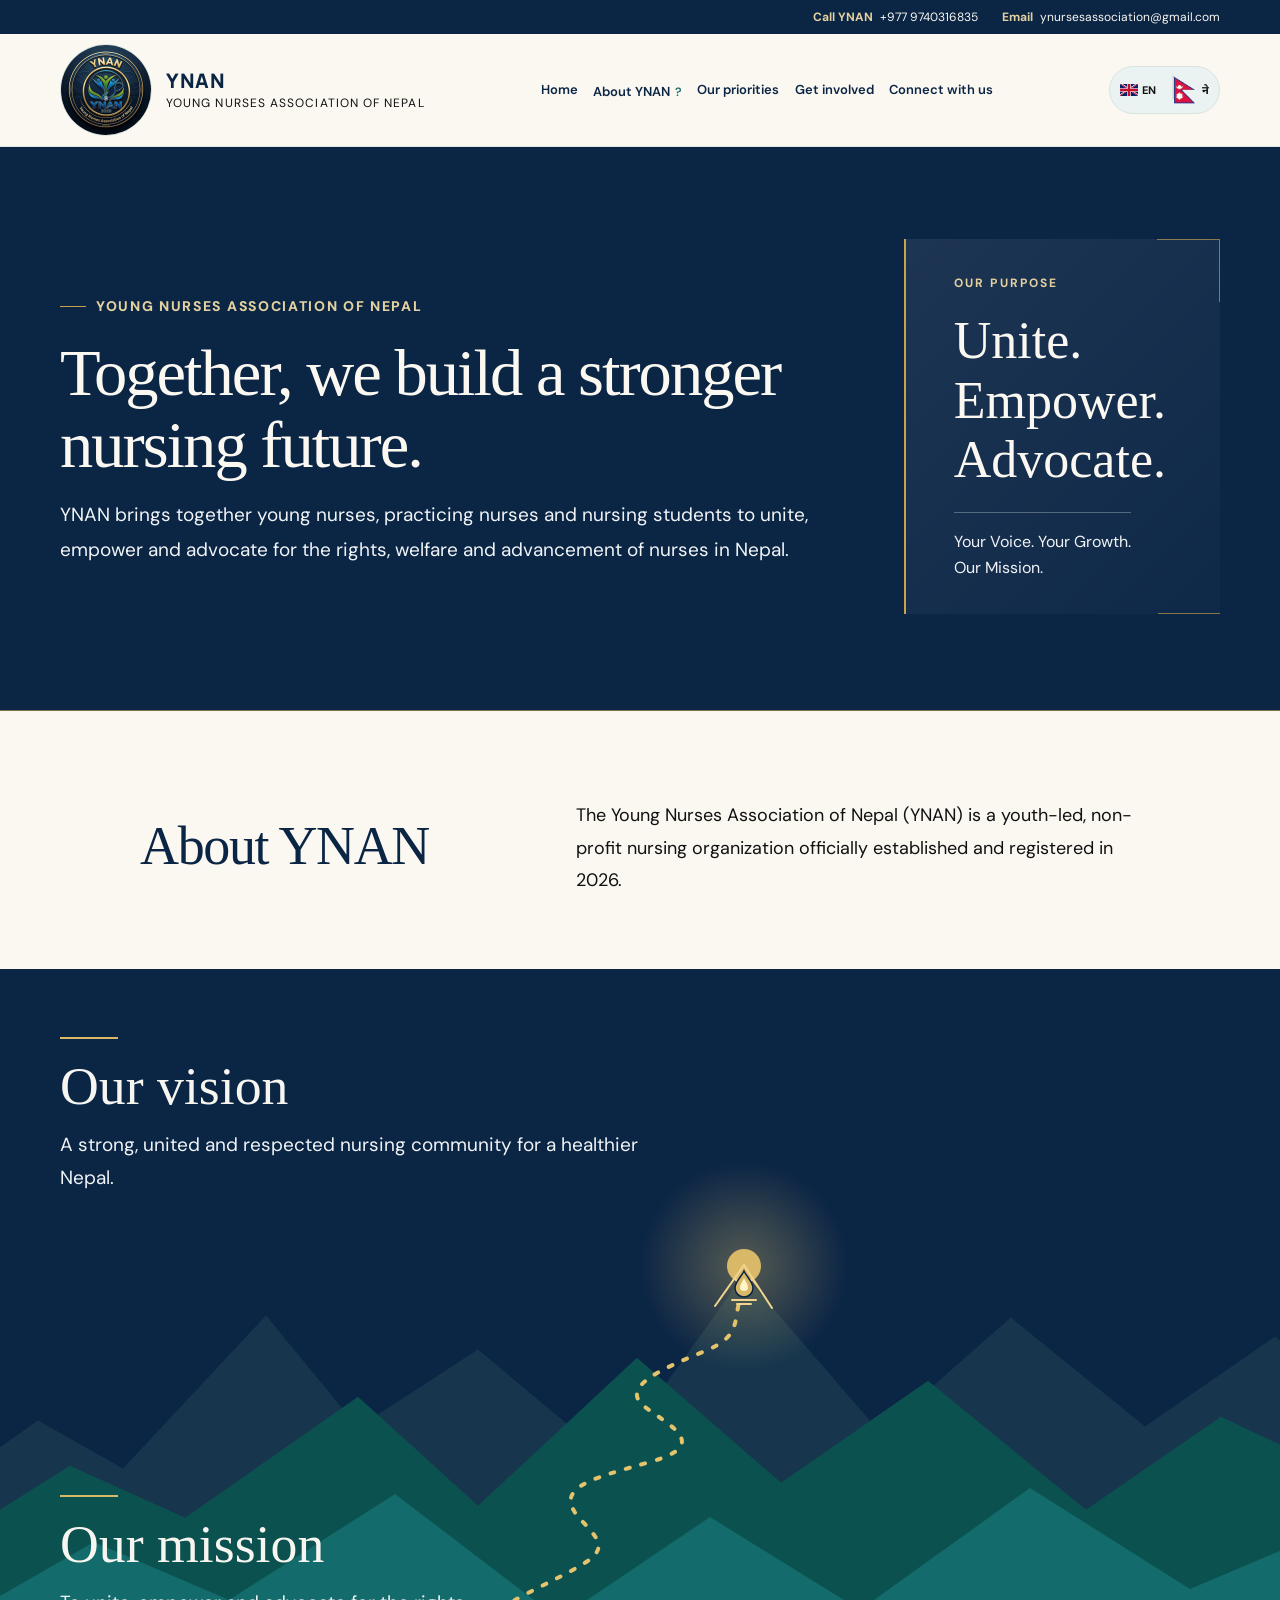
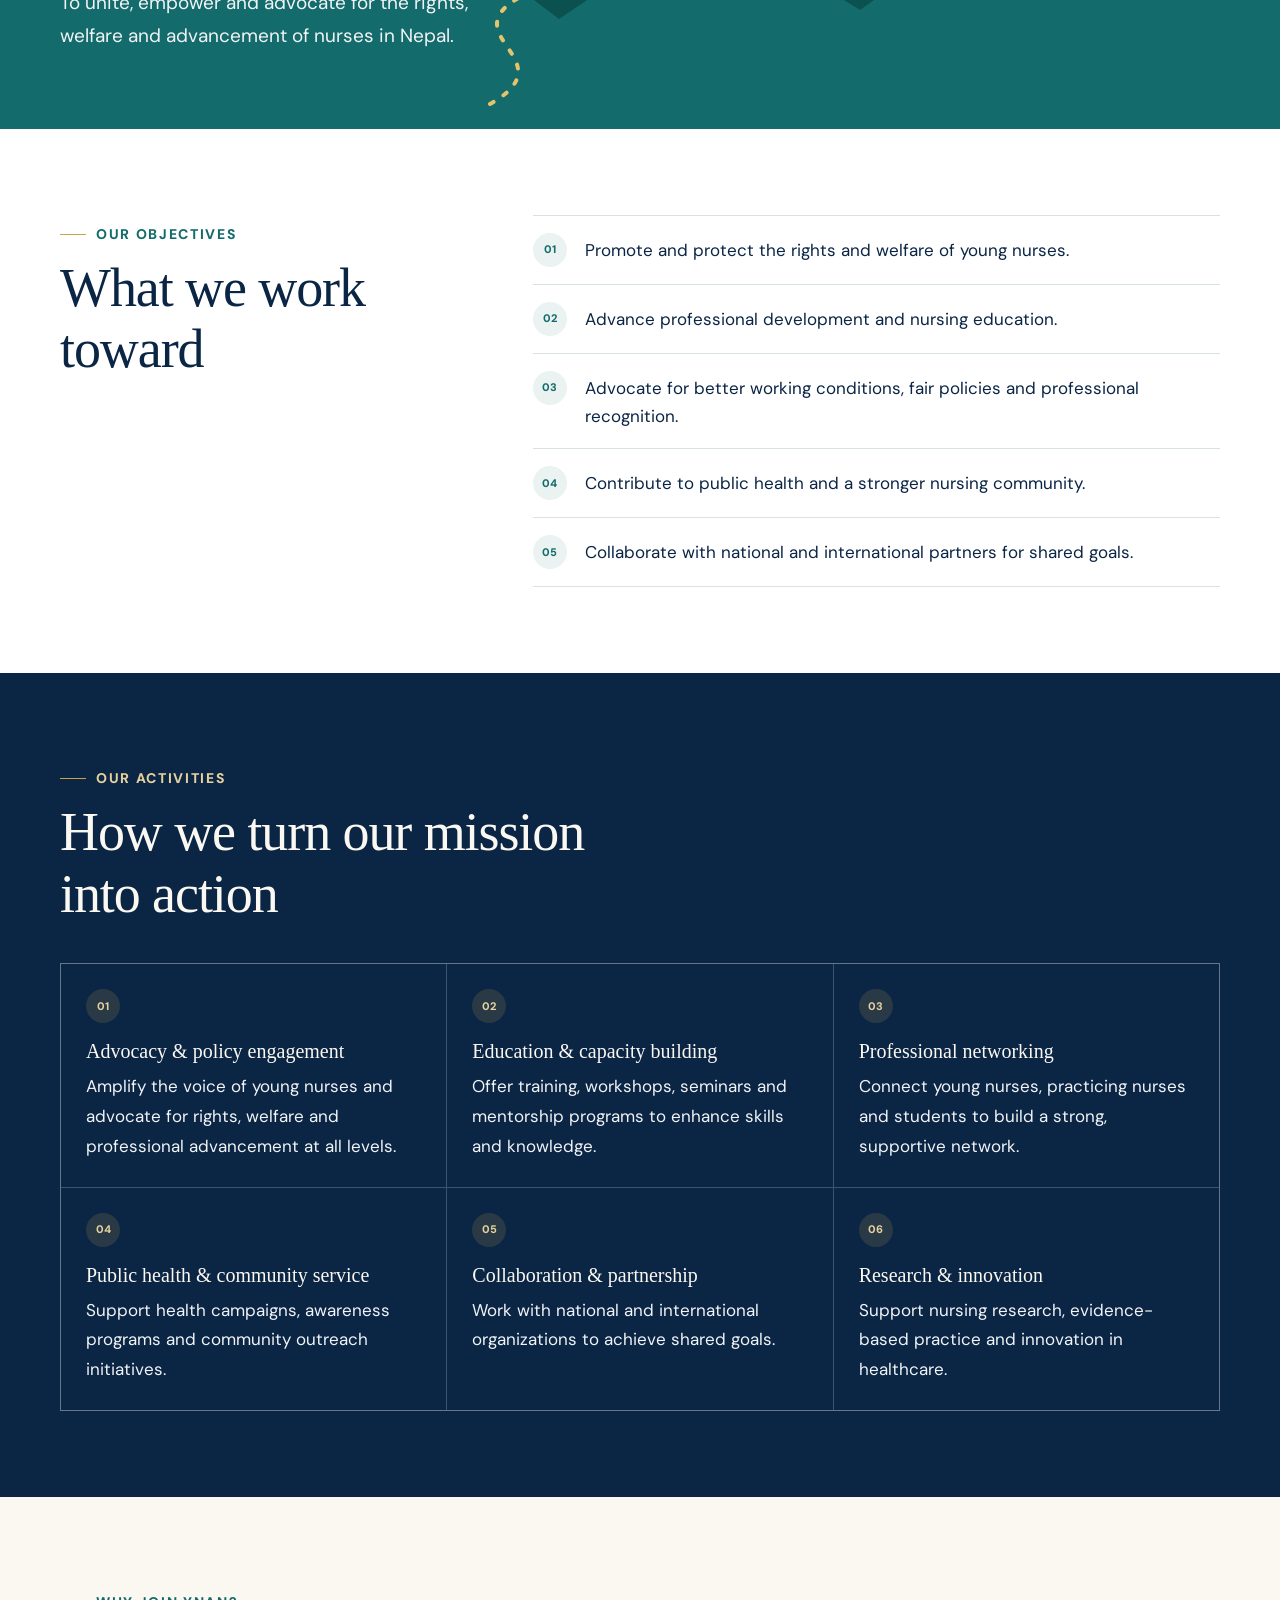
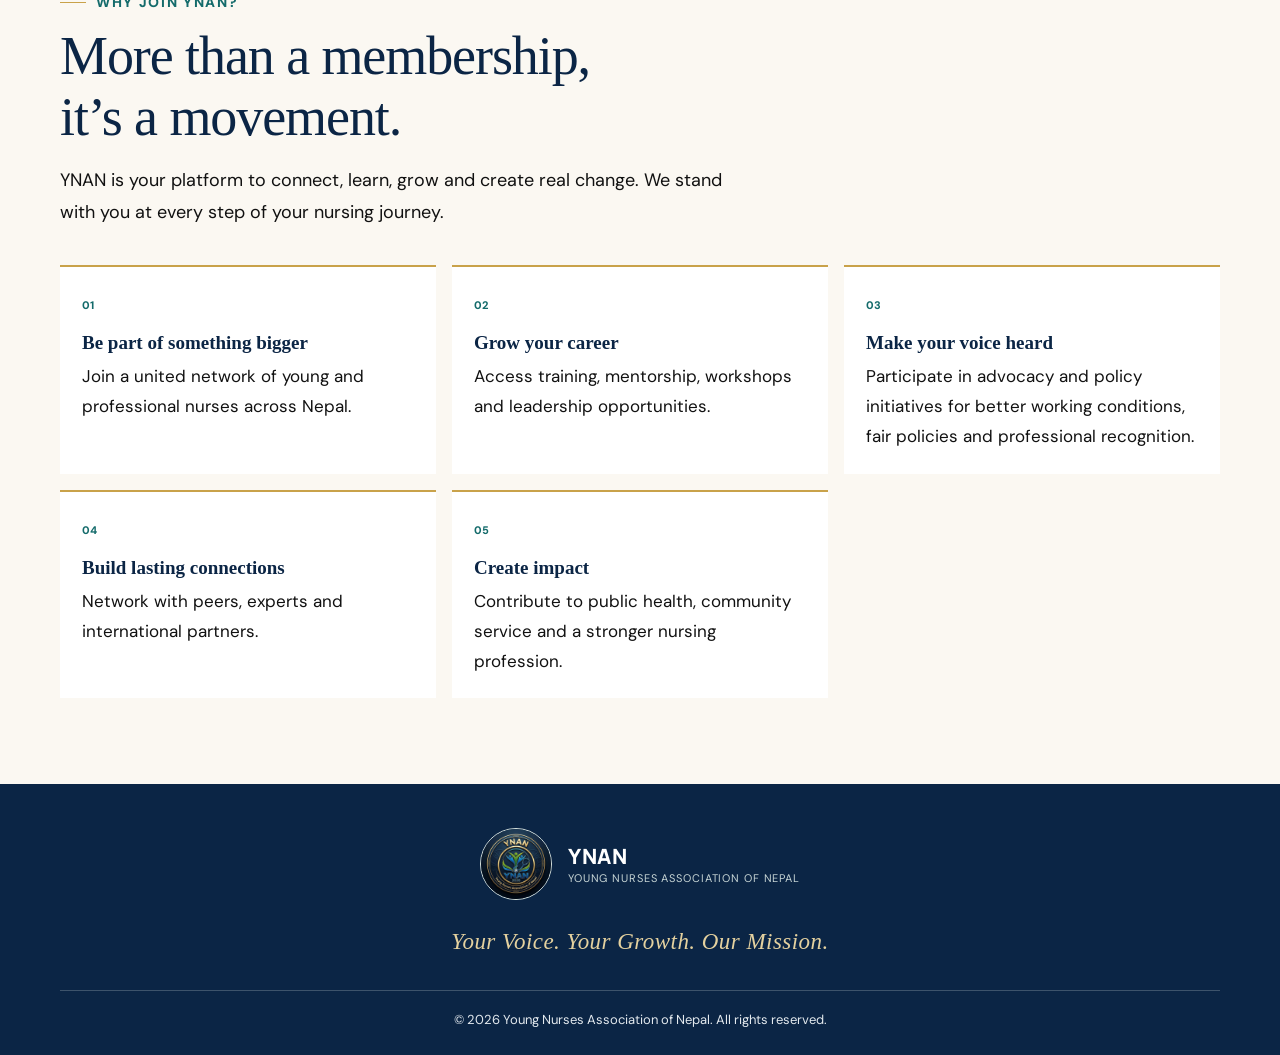
==== commit 1fab17ee: "map" ====
--- a/about.html
+++ b/about.html
@@ -43,7 +43,6 @@
             <a href="about.html#mission" data-i18n="about_page_mission_label">Our mission</a>
             <a href="about.html#objectives" data-i18n="about_page_objectives_label">Our objectives</a>
             <a href="about.html#activities" data-i18n="about_page_activities_label">Our activities</a>
-            <a href="about.html#why-join" data-i18n="about_page_join_label">Why join YNAN?</a>
           </div>
         </div>
         <a href="index.html#priorities" data-i18n="nav_priorities">Our priorities</a>
@@ -188,15 +187,6 @@
       </div>
     </section>
 
-    <section class="about-page-cta">
-      <div class="container about-page-cta-inner" data-reveal>
-        <div>
-          <span class="eyebrow" data-i18n="about_page_join_label">Why join YNAN?</span>
-          <h2 data-i18n="about_page_cta_text">Together, we can transform challenges into opportunities.</h2>
-        </div>
-        <a class="button button-primary" href="index.html#contact"><span data-i18n="about_page_cta">Get in touch with YNAN</span><span aria-hidden="true">↗</span></a>
-      </div>
-    </section>
   </main>
 
   <footer class="footer footer-centered">
--- a/assets/css/site.css
+++ b/assets/css/site.css
@@ -1,4 +1,4 @@
-﻿:root {
+:root {
       color-scheme: light;
       --ink: #0B2545;
       --muted: #111111;
@@ -37,7 +37,7 @@
     .nav a { color: var(--ink); text-decoration: none; font-size: 13px; font-weight: 600; white-space: nowrap; transition: color .2s ease; }
     .nav a:hover { color: var(--green); }
     .nav-about-group { position: relative; }
-    .nav-about-group > a::after { content: "⌄"; display: inline-block; margin-left: 5px; color: var(--green); font-size: 12px; }
+    .nav-about-group > a::after { content: "?"; display: inline-block; margin-left: 5px; color: var(--green); font-size: 12px; }
     .nav-about-menu { position: absolute; z-index: 25; top: 100%; left: -14px; display: none; min-width: 220px; padding: 8px; border: 1px solid var(--line); background: var(--paper); box-shadow: 0 12px 24px rgba(11,37,69,.13); }
     .nav-about-group:hover .nav-about-menu, .nav-about-group:focus-within .nav-about-menu { display: grid; }
     .nav .nav-about-menu a { padding: 9px 10px; font-size: 12px; }
@@ -166,6 +166,18 @@
     .vision-heading-rule, .mission-heading-rule { display: block; width: 58px; height: 2px; margin-bottom: 17px; background: #D9B968; }
     .vision-copy h2, .mission-copy h2 { margin: 0 0 12px; color: #F7F5EF; font-family: var(--serif); font-size: clamp(38px, 4.2vw, 56px); font-weight: 500; line-height: 1.12; }
     .vision-copy p, .mission-copy p { margin: 0; color: #F1F4F6; font-size: 19px; line-height: 1.75; }
+    @media (prefers-reduced-motion: no-preference) {
+      .panorama-trail { stroke-dashoffset: 48; }
+      .vision-mission-panorama.is-in-view .panorama-trail { animation: panorama-trail-reveal 2.4s ease-out forwards; }
+      .vision-mission-panorama.is-in-view .panorama-sun-glow { animation: panorama-glow-breathe 3s ease-in-out infinite alternate; }
+    }
+    @keyframes panorama-trail-reveal {
+      to { stroke-dashoffset: 0; }
+    }
+    @keyframes panorama-glow-breathe {
+      from { opacity: 0.55; }
+      to { opacity: 1; }
+    }
     .about-page-objectives { background: white; }
     .about-page-objectives-grid { display: grid; grid-template-columns: .75fr 1.25fr; gap: 60px; }
     .about-page-objectives .section-heading { margin-bottom: 0; }
@@ -192,23 +204,47 @@
     .join-grid article > span { color: var(--green); font-size: 11px; font-weight: 800; }
     .join-grid h3 { margin: 13px 0 7px; font-family: var(--serif); font-size: 19px; font-weight: 600; line-height: 1.3; }
     .join-grid p { margin: 0; color: var(--muted); font-size: 17px; line-height: 1.75; }
-    .about-page-cta { padding-block: 58px; border-block: 1px solid rgba(201,162,74,.62); background: var(--ink); color: var(--paper); }
-    .about-page-cta-inner { display: flex; align-items: center; justify-content: space-between; gap: 35px; }
-    .about-page-cta .eyebrow { color: #E4D19F; }
-    .about-page-cta h2 { max-width: 720px; margin: 13px 0 0; font-family: var(--serif); font-size: clamp(30px, 4vw, 44px); font-weight: 500; line-height: 1.2; }
-    .about-page-cta .button { flex: 0 0 auto; border-color: var(--gold); background: var(--gold); color: var(--ink); }
     @media (max-width: 920px) {
       .about-page-profile-grid { grid-template-columns: 1fr; gap: 12px; }
       .about-page-profile-grid > p { max-width: 720px; }
       .vision-mission-panorama, .vision-mission-content { min-height: 0; }
-      .vision-mission-panorama { padding-bottom: 390px; }
-      .panorama-scene { top: auto; height: 390px; }
+      .vision-mission-panorama {
+        display: flex;
+        flex-direction: column;
+        gap: 0;
+        padding: 38px 0 0;
+      }
+      .panorama-scene {
+        position: relative;
+        z-index: 0;
+        inset: auto;
+        order: 2;
+        width: 100%;
+        height: clamp(240px, 70vw, 300px);
+        flex: 0 0 auto;
+      }
       .panorama-middle { display: none; }
-      .vision-mission-content { display: flex; flex-direction: column; gap: 44px; padding-top: 58px; }
-      .vision-copy, .mission-copy { position: relative; inset: auto; width: auto; max-width: 680px; }
-      .mission-copy { margin-left: clamp(16px, 8vw, 72px); }
+      .vision-mission-content { display: contents; }
+      .vision-copy, .mission-copy {
+        position: relative;
+        inset: auto;
+        z-index: 1;
+        width: min(calc(100% - 36px), 560px);
+        max-width: none;
+        margin-inline: auto;
+      }
+      .vision-copy { order: 1; margin-bottom: 24px; }
+      .mission-copy { order: 3; margin-top: 24px; margin-bottom: 42px; }
       .vision-copy h2, .mission-copy h2 { font-size: clamp(36px, 8vw, 48px); }
       .vision-copy p, .mission-copy p { font-size: 18px; }
+    }
+    @media (max-width: 480px) {
+      .vision-mission-panorama { padding-top: 30px; }
+      .panorama-scene { height: clamp(230px, 72vw, 270px); }
+      .vision-copy { margin-bottom: 18px; }
+      .mission-copy { margin-top: 18px; margin-bottom: 34px; }
+      .vision-copy h2, .mission-copy h2 { font-size: clamp(32px, 9vw, 38px); line-height: 1.16; }
+      .vision-copy p, .mission-copy p { font-size: 16px; line-height: 1.7; }
     }
     .contact-section { padding-block: 86px; background: var(--paper); }
     .contact-grid { display: grid; grid-template-columns: 1fr 1fr; align-items: center; gap: 50px; }
@@ -287,7 +323,7 @@
     }
     @media (max-width: 760px) {
       .container { width: min(100% - 36px, 560px); }
-      html { scroll-padding-top: 132px; }
+      html { scroll-padding-top: 144px; }
       .header-contact-inner { justify-content: center; gap: 8px; }
       .header-contact a { gap: 5px; font-size: 11px; }
       .header-inner { height: 96px; gap: 8px; }
@@ -344,8 +380,6 @@
       .activity-card { min-height: 0; padding: 22px; }
       .join-grid { grid-template-columns: 1fr; gap: 12px; }
       .join-grid article { min-height: 0; }
-      .about-page-cta { padding-block: 48px; }
-      .about-page-cta-inner { align-items: flex-start; flex-direction: column; gap: 24px; }
       .pathway-icon { margin-bottom: 15px; }
       .contact-grid { grid-template-columns: 1fr; gap: 30px; }
       .contact-section { padding-block: 65px; }
@@ -368,7 +402,313 @@
       .language-option { min-width: 36px; gap: 3px; padding: 5px; font-size: 10px; }
       .menu-button { width: 36px; height: 36px; }
     }
+.province-contact-section {
+      padding-block: 70px;
+      background: var(--paper);
+      color: var(--ink);
+    }
+    .province-contact-heading { margin-bottom: 26px; }
+    .province-map-shell {
+      position: relative;
+          max-width: 820px;
+          margin: 0 auto;
+          overflow: visible;
+          padding: 18px 14px 10px;
+          border: 1px solid rgba(11, 37, 69, 0.12);
+          background: linear-gradient(180deg, rgba(234, 243, 241, 0.52), rgba(251, 248, 242, 0.92));
+          box-shadow: inset 0 0 0 1px rgba(201, 162, 74, 0.32);
+        }
+        .province-map-svg {
+          display: block;
+          width: min(100%, 760px);
+          min-height: 360px;
+          margin: 0 auto;
+          border-radius: 6px;
+          background: transparent;
+        }
+        .province-shape {
+          fill: rgba(20, 107, 107, 0.13);
+          stroke: var(--gold);
+          stroke-width: 1.3;
+          cursor: pointer;
+          transition: transform 0.25s ease, fill 0.25s ease, filter 0.25s ease, stroke 0.25s ease, opacity 0.25s ease;
+          transform-box: fill-box;
+          transform-origin: center;
+          filter: drop-shadow(0 0 0 rgba(11, 37, 69, 0));
+          stroke-dasharray: 1400;
+          stroke-dashoffset: 1400;
+          fill-rule: evenodd;
+        }
+        .province-shape[data-province-id="koshi"] { fill: rgba(239, 107, 90, 0.8); }
+        .province-shape[data-province-id="madhesh"] { fill: rgba(240, 164, 64, 0.82); }
+        .province-shape[data-province-id="bagmati"] { fill: rgba(216, 75, 146, 0.8); }
+        .province-shape[data-province-id="gandaki"] { fill: rgba(87, 169, 217, 0.8); }
+        .province-shape[data-province-id="lumbini"] { fill: rgba(83, 185, 125, 0.8); }
+        .province-shape[data-province-id="karnali"] { fill: rgba(141, 104, 213, 0.8); }
+        .province-shape[data-province-id="sudurpashchim"] { fill: rgba(57, 184, 182, 0.8); }
+        .province-scene {
+          pointer-events: none;
+          transform-box: fill-box;
+          transform-origin: center;
+          transition: transform 0.25s ease, filter 0.25s ease;
+        }
+        .province-map-shell.is-visible .province-shape {
+          animation: province-draw 1.2s ease forwards;
+        }
+        .province-shape:hover,
+        .province-shape:focus-visible,
+        .province-shape.is-active {
+          filter: drop-shadow(0 10px 16px rgba(11, 37, 69, 0.15));
+          transform: translateY(-8px) scale(1.03);
+          opacity: 1;
+        }
+        .province-shape.is-dimmed {
+          opacity: 0.82;
+        }
+        .province-shape.is-active + .province-scene,
+        .province-shape:hover + .province-scene,
+        .province-shape:focus-visible + .province-scene {
+          transform: translateY(-8px) scale(1.08);
+        }
+        .province-shape:focus-visible {
+          stroke-width: 2;
+          outline: 2px solid rgba(11, 37, 69, 0.9);
+          outline-offset: 2px;
+        }
+        .province-hover-chip {
+          position: absolute;
+          z-index: 10;
+          width: 220px;
+          max-width: calc(100vw - 24px);
+          min-height: 68px;
+          padding: 8px 12px;
+          display: flex;
+          flex-direction: column;
+          justify-content: center;
+          background: rgba(255, 255, 255, 0.96);
+          border: 1px solid var(--gold);
+          border-radius: 12px;
+          box-shadow: 0 10px 26px rgba(11, 37, 69, 0.12);
+          color: var(--ink);
+          pointer-events: none;
+          transition: opacity 0.2s ease, transform 0.2s ease;
+          backdrop-filter: blur(4px);
+        }
+        .province-hover-chip[hidden] {
+          display: none;
+        }
+        .province-chip-name {
+          font-size: 14px;
+          line-height: 1.2;
+          font-weight: 700;
+          color: var(--ink);
+        }
+        .province-chip-province {
+          font-size: 11px;
+          line-height: 1.2;
+          font-weight: 700;
+          color: var(--green-dark);
+        }
+        .province-chip-role {
+          font-size: 12px;
+          line-height: 1.3;
+          color: rgba(11, 37, 69, 0.76);
+        }
+        @keyframes province-draw {
+          to {
+            stroke-dashoffset: 0;
+          }
+        }
+    @media (max-width: 920px) {
+      .province-map-shell {
+        padding: 12px 10px 8px;
+      }
+      .province-map-svg {
+        min-height: 310px;
+      }
+    }
+    @media (max-width: 760px) {
+      .province-contact-section { padding-block: 60px; }
+      .province-map-shell {
+        padding: 8px 8px 6px;
+      }
+      .province-map-svg {
+        min-height: 280px;
+      }
+    }
+    @media (max-width: 380px) {
+      .province-map-svg { min-height: 250px; }
+    }
     @media (prefers-reduced-motion: reduce) {
       *, *::before, *::after { scroll-behavior: auto !important; transition-duration: .01ms !important; animation-duration: .01ms !important; }
+      .province-shape { transition: none; stroke-dashoffset: 0; animation: none; }
     }
     [lang="ne"] .vision-copy h2, [lang="ne"] .mission-copy h2 { font-family: var(--display); letter-spacing: 0; line-height: 1.4; }
+.province-contact-section {
+  padding-block: 70px;
+  background: var(--paper);
+  color: var(--ink);
+}
+
+.province-contact-heading {
+  margin-bottom: 1.5rem;
+}
+
+.province-map-shell {
+  position: relative;
+  max-width: 1000px;
+  margin: 0 auto;
+  padding: 1rem;
+  border: 1px solid rgba(11, 37, 69, 0.12);
+  background: linear-gradient(180deg, rgba(255, 255, 255, 0.2), rgba(247, 241, 229, 0.95));
+  box-shadow: 0 20px 32px rgba(15, 35, 50, 0.08);
+  overflow: visible;
+}
+
+.province-map-svg {
+  display: block;
+  width: 100%;
+  max-width: 1000px;
+  max-height: 70vh;
+  height: auto;
+  margin: 0 auto;
+  background: transparent;
+}
+
+.province-shape {
+  fill: #b1cbd1;
+  stroke: rgba(255, 255, 255, 0.9);
+  stroke-width: 2;
+  cursor: pointer;
+  transition: transform 0.25s ease, fill 0.25s ease, filter 0.25s ease, opacity 0.25s ease;
+  transform-box: fill-box;
+  transform-origin: center;
+  opacity: 0.98;
+}
+
+.province-shape[data-province-id="koshi"] { fill: #ef6b5a; }
+.province-shape[data-province-id="madhesh"] { fill: #f0a440; }
+.province-shape[data-province-id="bagmati"] { fill: #d84b92; }
+.province-shape[data-province-id="gandaki"] { fill: #57a9d9; }
+.province-shape[data-province-id="lumbini"] { fill: #53b97d; }
+.province-shape[data-province-id="karnali"] { fill: #8d68d5; }
+.province-shape[data-province-id="sudurpashchim"] { fill: #39b9b2; }
+
+.province-shape.is-dimmed {
+  opacity: 0.72;
+}
+
+.province-shape:hover,
+.province-shape:focus-visible,
+.province-shape.is-active {
+  filter: drop-shadow(0 16px 22px rgba(11, 37, 69, 0.15));
+  transform: translateY(-8px) scale(1.03);
+  opacity: 1;
+}
+
+.province-shape[data-province-id="koshi"]:hover,
+.province-shape[data-province-id="koshi"]:focus-visible,
+.province-shape[data-province-id="koshi"].is-active { fill: #ff7f6f; }
+.province-shape[data-province-id="madhesh"]:hover,
+.province-shape[data-province-id="madhesh"]:focus-visible,
+.province-shape[data-province-id="madhesh"].is-active { fill: #ffb14d; }
+.province-shape[data-province-id="bagmati"]:hover,
+.province-shape[data-province-id="bagmati"]:focus-visible,
+.province-shape[data-province-id="bagmati"].is-active { fill: #e963a9; }
+.province-shape[data-province-id="gandaki"]:hover,
+.province-shape[data-province-id="gandaki"]:focus-visible,
+.province-shape[data-province-id="gandaki"].is-active { fill: #6abce8; }
+.province-shape[data-province-id="lumbini"]:hover,
+.province-shape[data-province-id="lumbini"]:focus-visible,
+.province-shape[data-province-id="lumbini"].is-active { fill: #68c48c; }
+.province-shape[data-province-id="karnali"]:hover,
+.province-shape[data-province-id="karnali"]:focus-visible,
+.province-shape[data-province-id="karnali"].is-active { fill: #a57ee4; }
+.province-shape[data-province-id="sudurpashchim"]:hover,
+.province-shape[data-province-id="sudurpashchim"]:focus-visible,
+.province-shape[data-province-id="sudurpashchim"].is-active { fill: #4ecfc0; }
+
+.province-shape:focus-visible {
+  outline: 3px solid rgba(11, 37, 69, 0.9);
+  outline-offset: 3px;
+}
+
+.province-scene {
+  pointer-events: none;
+}
+
+.province-hit-area {
+  fill: transparent;
+  stroke: none;
+  pointer-events: all;
+}
+
+.province-link:focus-visible .province-shape {
+  stroke: var(--ink);
+  stroke-width: 4;
+}
+
+@keyframes province-draw {
+  from { stroke-dashoffset: 1400; }
+  to { stroke-dashoffset: 0; }
+}
+
+.province-map-shell.is-visible .province-shape {
+  animation: province-draw 1.2s ease forwards;
+}
+
+
+@media (max-width: 920px) {
+  .province-map-shell {
+    padding: 0.7rem;
+  }
+  .province-map-svg {
+    max-height: 60vh;
+  }
+}
+
+@media (max-width: 760px) {
+  .province-contact-section {
+    padding-block: 60px;
+  }
+
+  .province-map-shell {
+    padding: 0.6rem;
+  }
+
+  .province-map-svg {
+    max-height: 52vh;
+  }
+}
+
+@media (prefers-reduced-motion: reduce) {
+  *, *::before, *::after {
+    scroll-behavior: auto !important;
+    transition-duration: 0.01ms !important;
+    animation-duration: 0.01ms !important;
+  }
+
+  .panorama-trail,
+  .panorama-sun-glow {
+    animation: none !important;
+  }
+
+  .panorama-trail {
+    stroke-dashoffset: 0;
+  }
+
+  .province-shape {
+    transition: none;
+  }
+
+  .province-map-shell.is-visible .province-shape,
+  .province-shape {
+    animation: none;
+  }
+
+  .province-shape:hover,
+  .province-shape:focus-visible,
+  .province-shape.is-active {
+    transform: none;
+  }
+}
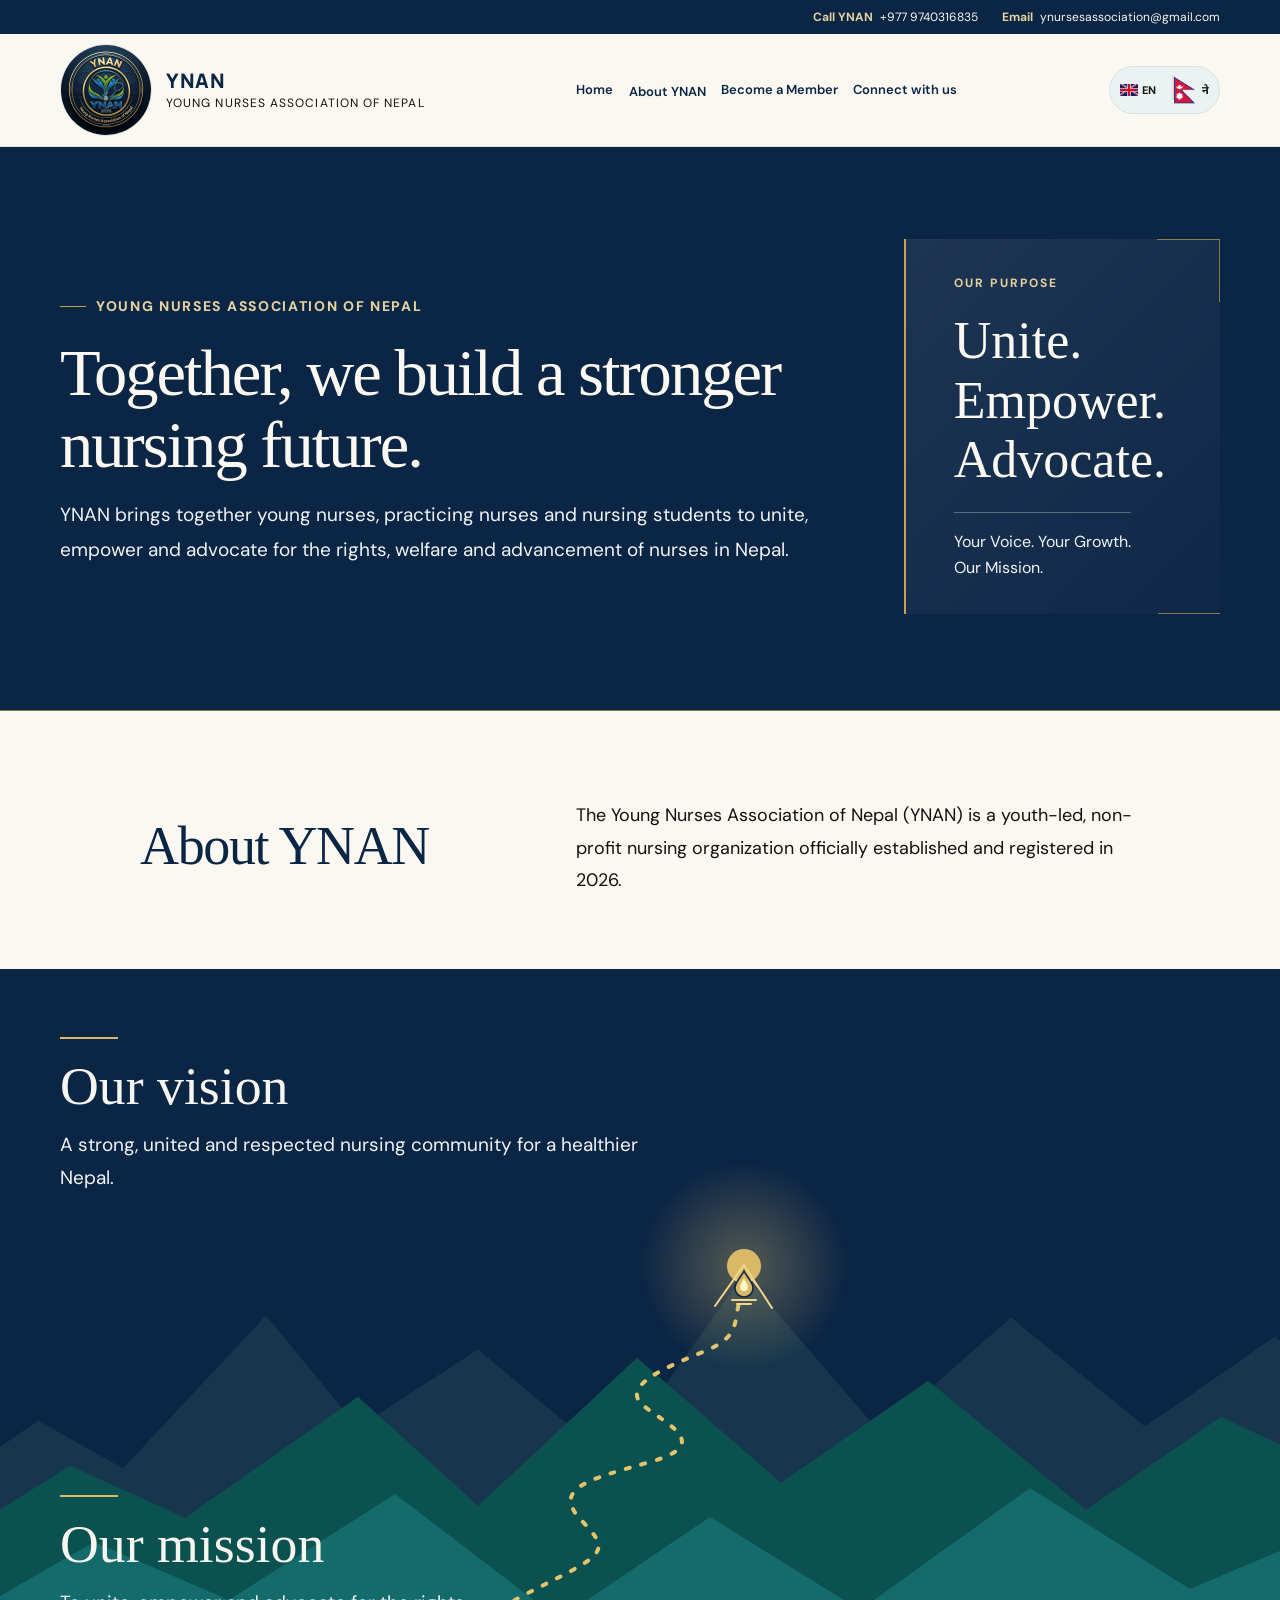
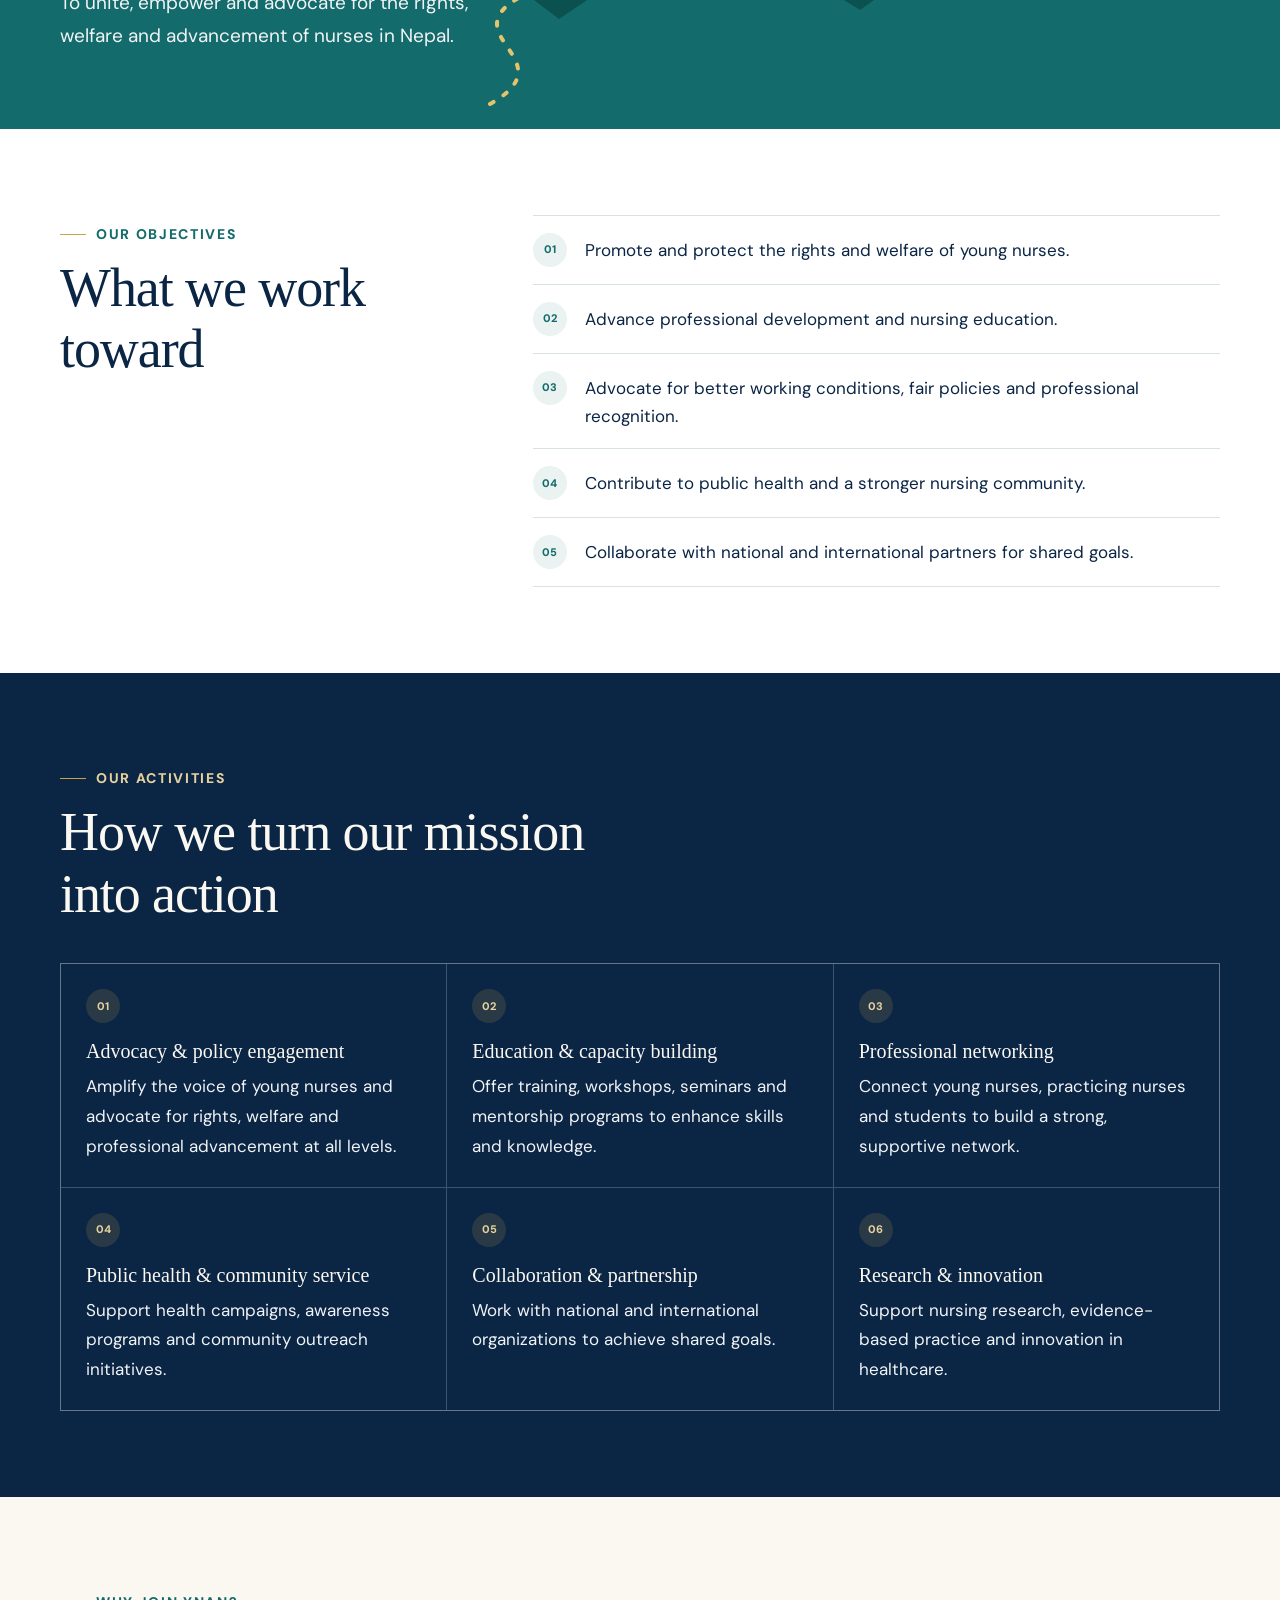
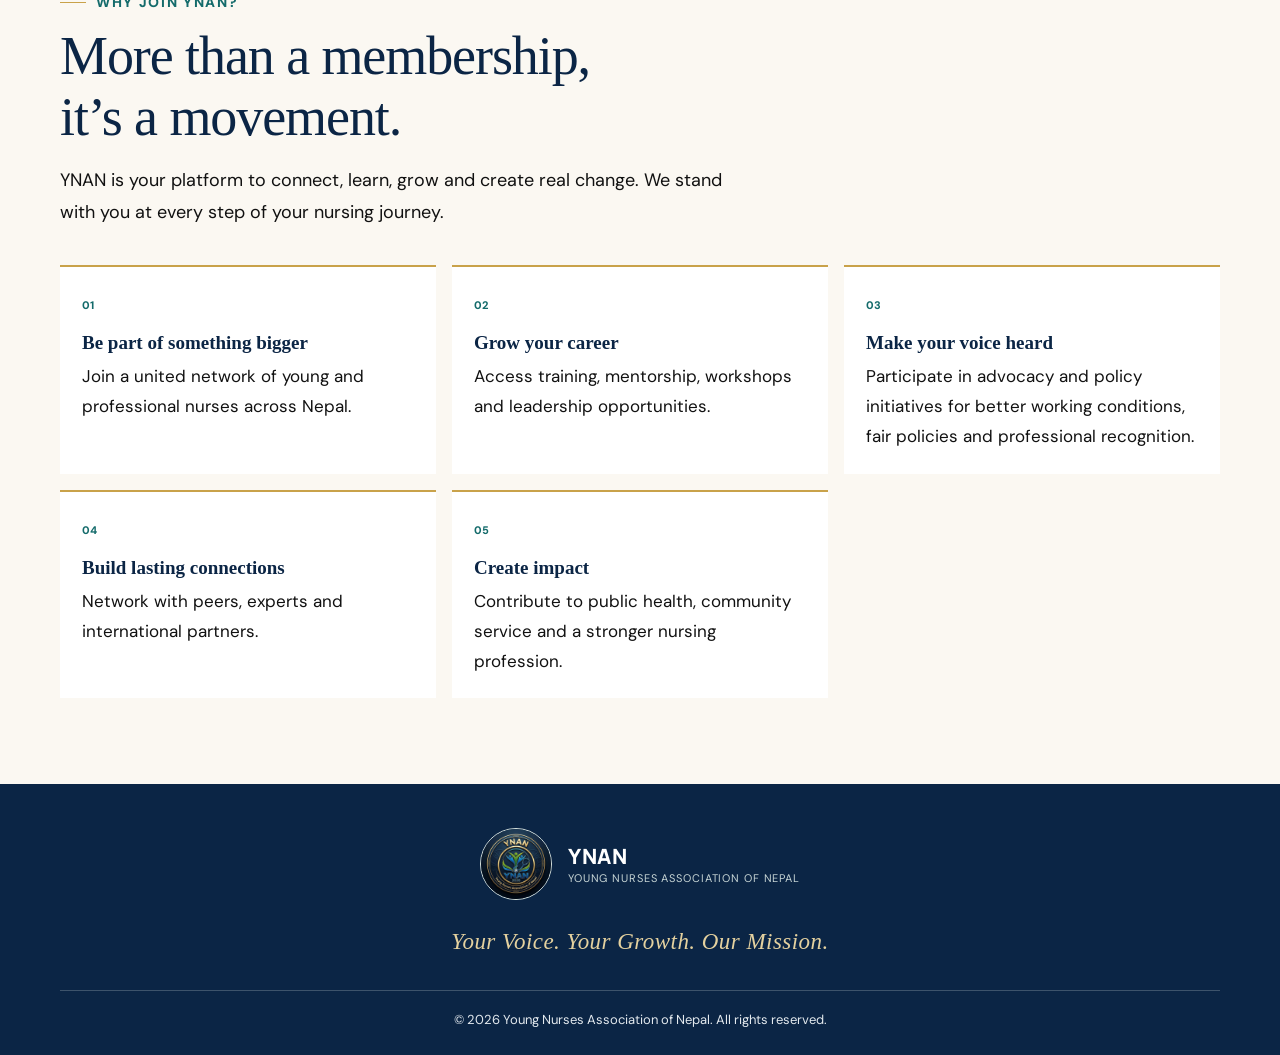
==== commit cf340ea1: "membership" ====
--- a/about.html
+++ b/about.html
@@ -45,8 +45,7 @@
             <a href="about.html#activities" data-i18n="about_page_activities_label">Our activities</a>
           </div>
         </div>
-        <a href="index.html#priorities" data-i18n="nav_priorities">Our priorities</a>
-        <a href="index.html#pathways" data-i18n="nav_pathways">Get involved</a>
+        <a class="nav-member-link" href="join.html" data-i18n="join_nav">Become a Member</a>
         <a href="index.html#contact" data-i18n="nav_contact">Connect with us</a>
       </nav>
       <div class="header-actions">
--- a/assets/css/site.css
+++ b/assets/css/site.css
@@ -36,8 +36,8 @@
     .nav { display: flex; align-items: center; gap: clamp(10px, 1.2vw, 18px); }
     .nav a { color: var(--ink); text-decoration: none; font-size: 13px; font-weight: 600; white-space: nowrap; transition: color .2s ease; }
     .nav a:hover { color: var(--green); }
+    .nav .nav-member-link { padding: 9px 0; color: var(--green-dark); }
     .nav-about-group { position: relative; }
-    .nav-about-group > a::after { content: "?"; display: inline-block; margin-left: 5px; color: var(--green); font-size: 12px; }
     .nav-about-menu { position: absolute; z-index: 25; top: 100%; left: -14px; display: none; min-width: 220px; padding: 8px; border: 1px solid var(--line); background: var(--paper); box-shadow: 0 12px 24px rgba(11,37,69,.13); }
     .nav-about-group:hover .nav-about-menu, .nav-about-group:focus-within .nav-about-menu { display: grid; }
     .nav .nav-about-menu a { padding: 9px 10px; font-size: 12px; }
@@ -266,6 +266,8 @@
     .gmail-mark-yellow { stroke: #FBBC04; }
     .channel-icon-facebook { color: #1877F2; }
     .channel-icon-facebook svg { fill: currentColor; }
+    .channel-icon-instagram { color: #C13584; }
+    .channel-icon-instagram svg { width: 22px; height: 22px; }
     .channel-icon-youtube svg { width: 23px; height: 23px; }
     .youtube-mark { fill: #FF0033; }
     .youtube-play { fill: white; }
@@ -341,6 +343,7 @@
       .nav-about-menu { position: static; display: grid; min-width: 0; padding: 0 0 7px 12px; border: 0; border-left: 1px solid var(--line); background: transparent; box-shadow: none; }
       .nav .nav-about-menu a { padding: 8px 10px; border-bottom: 0; font-size: 13px; }
       .nav a { padding: 12px 0; border-bottom: 1px solid var(--line); font-size: 14px; }
+      .nav .nav-member-link { padding: 12px 0; border: 0; border-bottom: 1px solid var(--line); }
       .nav a:last-child { border-bottom: 0; }
       .hero-grid { min-height: auto; grid-template-columns: 1fr; gap: 32px; padding-block: 48px 46px; }
       .hero h1 { max-width: 540px; font-size: clamp(43px, 11vw, 60px); }
@@ -392,6 +395,82 @@
       .footer-links a:last-child { color: #E4D19F; font-weight: 700; }
       .footer-bottom { flex-direction: column; gap: 5px; }
     }
+    .membership-page, .privacy-page { min-height: 65vh; padding-block: 70px 90px; }
+    .membership-heading, .privacy-heading { max-width: 760px; margin: 0 auto 34px; }
+    .membership-heading h1, .privacy-heading h1 { margin: 14px 0; color: var(--green-dark); font-family: var(--serif); font-size: clamp(38px, 5vw, 58px); font-weight: 500; line-height: 1.12; }
+    .membership-heading p, .privacy-heading p { max-width: 700px; margin-bottom: 0; color: var(--muted); font-size: 18px; }
+    .membership-panel { max-width: 760px; margin: 0 auto; padding: clamp(20px, 4vw, 40px); border: 1px solid var(--line); background: #fff; box-shadow: 0 12px 34px rgba(11,37,69,.06); }
+    .membership-required-note { margin: 0 0 24px; color: var(--muted); font-size: 14px; }
+    .membership-form { display: grid; gap: 20px; }
+    #membership-form[data-submitted="true"] > :not(.membership-actions):not(.form-status) { display: none; }
+    .membership-panel:has(#membership-form[data-submitted="true"]) > .membership-required-note,
+    #membership-form[data-submitted="true"] > .membership-actions { display: none; }
+    .form-field { min-width: 0; }
+    .form-field label, .form-field legend { display: block; margin-bottom: 7px; color: var(--ink); font-size: 15px; font-weight: 700; }
+    .form-field input:not([type="radio"]):not([type="checkbox"]), .form-field select, .form-field textarea { display: block; width: 100%; min-height: 50px; padding: 11px 13px; border: 1px solid #87999A; border-radius: 3px; background: #fff; color: var(--ink); font: inherit; font-size: 16px; }
+    .form-field textarea { min-height: 120px; resize: vertical; }
+    #address { height: 50px; min-height: 50px; padding-block: 8px; }
+    .district-picker { position: relative; }
+    .form-field select[hidden] { display: none; }
+    .select-picker { position: relative; }
+    .select-picker-input { padding-right: 42px !important; }
+    .form-field .district-trigger { position: relative; z-index: 1; padding-right: 42px; }
+    .form-field .district-trigger:disabled { background: #f3f5f4; color: var(--muted); cursor: not-allowed; }
+    .form-field .district-trigger:focus::placeholder { color: transparent; }
+    .district-chevron { position: absolute; z-index: 2; top: 20px; right: 17px; width: 9px; height: 9px; border-right: 2px solid var(--ink); border-bottom: 2px solid var(--ink); transform: rotate(45deg); pointer-events: none; }
+    .district-options { position: absolute; z-index: 10; top: calc(100% + 4px); right: 0; left: 0; max-height: min(320px, 50vh); overflow-y: auto; border: 1px solid #87999A; border-radius: 3px; background: #fff; box-shadow: 0 8px 20px rgba(11,37,69,.16); }
+    .district-options[hidden] { display: none; }
+    .district-option-list { max-height: calc(min(320px, 50vh) - 48px); overflow-y: auto; }
+    .district-option { display: block; width: 100%; padding: 10px 13px; border: 0; background: #fff; color: var(--ink); font: inherit; font-size: 16px; text-align: left; cursor: pointer; }
+    .district-option:hover, .district-option[aria-selected="true"] { background: var(--mint); }
+    .district-no-results { margin: 0; padding: 12px 13px; color: var(--muted); font-size: 14px; }
+    .form-field input:focus-visible, .form-field select:focus-visible, .form-field textarea:focus-visible, .membership-form button:focus-visible, .privacy-page a:focus-visible { outline: 3px solid var(--gold); outline-offset: 3px; }
+    .form-field [aria-invalid="true"] { border-color: #A12B2B !important; }
+    .field-hint { display: block; margin-top: 5px; color: #4E5B63; font-size: 13px; }
+    .field-error { display: block; min-height: 0; margin-top: 4px; color: #9B2525; font-size: 14px; font-weight: 600; }
+    .field-error:empty { display: none; }
+    .age-choice { display: flex; flex-wrap: wrap; gap: 20px; margin: 0 0 12px; padding: 0; border: 0; }
+    .age-choice legend { width: 100%; }
+    .age-choice label, .consent-row { display: flex !important; align-items: flex-start; gap: 10px; margin: 0 !important; font-weight: 500 !important; }
+    .age-choice input, .consent-row input { width: 20px; height: 20px; flex: 0 0 auto; margin: 3px 0 0; accent-color: var(--green); }
+    .consent-row a { color: var(--green-dark); text-decoration-thickness: 1px; text-underline-offset: 3px; }
+    .turnstile-area:empty { display: none; }
+    .form-status { margin: 0; padding: 12px 14px; border-left: 4px solid var(--green); background: var(--mint); color: var(--ink); }
+    .form-status p { margin: 8px 0 0; }
+    .form-status[hidden], .form-error-summary[hidden] { display: none; }
+    .form-error-summary { padding: 14px 18px; border: 1px solid #A12B2B; background: #FFF4F2; color: #762020; }
+    .form-error-summary h2 { margin: 0 0 5px; font-size: 16px; }
+    .form-error-summary ul { margin: 0; padding-left: 22px; }
+    .form-error-summary a { color: inherit; }
+    .membership-actions { display: flex; flex-wrap: wrap; align-items: center; gap: 14px; }
+    .membership-actions button:disabled { cursor: not-allowed; opacity: .7; }
+    .email-entry-row { display: flex; flex-wrap: wrap; align-items: center; gap: 10px; }
+    .email-entry-row > input { flex: 1 1 220px; min-width: 0; }
+    .email-entry-row [hidden] { display: none !important; }
+    .email-code-button, .email-entry-row .button { min-height: 50px; white-space: nowrap; }
+    .email-code-button:disabled, .email-entry-row .button:disabled { cursor: wait; opacity: .65; }
+    .email-verified-badge { display: inline-flex; align-items: center; gap: 5px; color: #176B3A; font-size: 14px; font-weight: 700; }
+    .email-verified-badge[hidden], .email-otp[hidden] { display: none; }
+    .email-otp { margin-top: 16px; }
+    .email-otp > label { display: block; margin-bottom: 7px; color: var(--ink); font-size: 15px; font-weight: 700; }
+    .email-otp-status, .email-otp-countdown { margin: 8px 0 0; color: var(--muted); font-size: 14px; }
+    .email-otp-status[data-state="success"] { color: #176B3A; font-weight: 700; }
+    .email-otp-status[data-state="error"] { color: #9B2525; font-weight: 700; }
+    .membership-notice { margin: 0; color: #4E5B63; font-size: 14px; }
+    .privacy-content { max-width: 760px; margin-inline: auto; }
+    .privacy-section { padding: 22px 0; border-bottom: 1px solid var(--line); }
+    .privacy-section h2 { margin: 0 0 8px; color: var(--green-dark); font-family: var(--serif); font-size: 27px; font-weight: 500; }
+    .privacy-section p { margin: 0; color: var(--muted); }
+    .privacy-back { margin-top: 30px; }
+    .pathway-membership-cta { display: flex; justify-content: center; margin-top: 32px; }
+    .honeypot-field { position: absolute !important; width: 1px !important; height: 1px !important; overflow: hidden !important; clip: rect(0, 0, 0, 0) !important; clip-path: inset(50%) !important; white-space: nowrap !important; }
+    @media (max-width: 760px) {
+      .membership-page, .privacy-page { padding-block: 48px 66px; }
+      .membership-heading, .privacy-heading { margin-bottom: 25px; }
+      .membership-heading p, .privacy-heading p { font-size: 16px; }
+      .membership-panel { padding: 20px 16px; }
+      .membership-form { gap: 17px; }
+    }
     @media (max-width: 380px) {
       .header-inner { gap: 6px; }
       .brand { min-width: 0; gap: 8px; }
@@ -431,10 +510,9 @@
           stroke: var(--gold);
           stroke-width: 1.3;
           cursor: pointer;
-          transition: transform 0.25s ease, fill 0.25s ease, filter 0.25s ease, stroke 0.25s ease, opacity 0.25s ease;
+          transition: transform 0.16s ease, fill 0.16s ease, stroke 0.16s ease, opacity 0.16s ease;
           transform-box: fill-box;
           transform-origin: center;
-          filter: drop-shadow(0 0 0 rgba(11, 37, 69, 0));
           stroke-dasharray: 1400;
           stroke-dashoffset: 1400;
           fill-rule: evenodd;
@@ -446,19 +524,23 @@
         .province-shape[data-province-id="lumbini"] { fill: rgba(83, 185, 125, 0.8); }
         .province-shape[data-province-id="karnali"] { fill: rgba(141, 104, 213, 0.8); }
         .province-shape[data-province-id="sudurpashchim"] { fill: rgba(57, 184, 182, 0.8); }
+        .province-region-extension {
+          fill: rgba(57, 184, 182, 0.8);
+          stroke: none;
+          pointer-events: none;
+        }
         .province-scene {
           pointer-events: none;
           transform-box: fill-box;
           transform-origin: center;
-          transition: transform 0.25s ease, filter 0.25s ease;
+          transition: transform 0.16s ease;
         }
         .province-map-shell.is-visible .province-shape {
           animation: province-draw 1.2s ease forwards;
         }
         .province-shape:hover,
-        .province-shape:focus-visible,
+        .province-link:focus-visible .province-shape,
         .province-shape.is-active {
-          filter: drop-shadow(0 10px 16px rgba(11, 37, 69, 0.15));
           transform: translateY(-8px) scale(1.03);
           opacity: 1;
         }
@@ -467,16 +549,13 @@
         }
         .province-shape.is-active + .province-scene,
         .province-shape:hover + .province-scene,
-        .province-shape:focus-visible + .province-scene {
+        .province-link:focus-visible .province-scene {
           transform: translateY(-8px) scale(1.08);
-        }
-        .province-shape:focus-visible {
-          stroke-width: 2;
-          outline: 2px solid rgba(11, 37, 69, 0.9);
-          outline-offset: 2px;
         }
         .province-hover-chip {
           position: absolute;
+          top: 0;
+          left: 0;
           z-index: 10;
           width: 220px;
           max-width: calc(100vw - 24px);
@@ -485,14 +564,12 @@
           display: flex;
           flex-direction: column;
           justify-content: center;
-          background: rgba(255, 255, 255, 0.96);
+          background: #fff;
           border: 1px solid var(--gold);
           border-radius: 12px;
-          box-shadow: 0 10px 26px rgba(11, 37, 69, 0.12);
+          box-shadow: 0 4px 12px rgba(11, 37, 69, 0.12);
           color: var(--ink);
           pointer-events: none;
-          transition: opacity 0.2s ease, transform 0.2s ease;
-          backdrop-filter: blur(4px);
         }
         .province-hover-chip[hidden] {
           display: none;
@@ -580,7 +657,7 @@
   stroke: rgba(255, 255, 255, 0.9);
   stroke-width: 2;
   cursor: pointer;
-  transition: transform 0.25s ease, fill 0.25s ease, filter 0.25s ease, opacity 0.25s ease;
+  transition: transform 0.16s ease, fill 0.16s ease, opacity 0.16s ease;
   transform-box: fill-box;
   transform-origin: center;
   opacity: 0.98;
@@ -599,39 +676,33 @@
 }
 
 .province-shape:hover,
-.province-shape:focus-visible,
+.province-link:focus-visible .province-shape,
 .province-shape.is-active {
-  filter: drop-shadow(0 16px 22px rgba(11, 37, 69, 0.15));
   transform: translateY(-8px) scale(1.03);
   opacity: 1;
 }
 
 .province-shape[data-province-id="koshi"]:hover,
-.province-shape[data-province-id="koshi"]:focus-visible,
+.province-link:focus-visible .province-shape[data-province-id="koshi"],
 .province-shape[data-province-id="koshi"].is-active { fill: #ff7f6f; }
 .province-shape[data-province-id="madhesh"]:hover,
-.province-shape[data-province-id="madhesh"]:focus-visible,
+.province-link:focus-visible .province-shape[data-province-id="madhesh"],
 .province-shape[data-province-id="madhesh"].is-active { fill: #ffb14d; }
 .province-shape[data-province-id="bagmati"]:hover,
-.province-shape[data-province-id="bagmati"]:focus-visible,
+.province-link:focus-visible .province-shape[data-province-id="bagmati"],
 .province-shape[data-province-id="bagmati"].is-active { fill: #e963a9; }
 .province-shape[data-province-id="gandaki"]:hover,
-.province-shape[data-province-id="gandaki"]:focus-visible,
+.province-link:focus-visible .province-shape[data-province-id="gandaki"],
 .province-shape[data-province-id="gandaki"].is-active { fill: #6abce8; }
 .province-shape[data-province-id="lumbini"]:hover,
-.province-shape[data-province-id="lumbini"]:focus-visible,
+.province-link:focus-visible .province-shape[data-province-id="lumbini"],
 .province-shape[data-province-id="lumbini"].is-active { fill: #68c48c; }
 .province-shape[data-province-id="karnali"]:hover,
-.province-shape[data-province-id="karnali"]:focus-visible,
+.province-link:focus-visible .province-shape[data-province-id="karnali"],
 .province-shape[data-province-id="karnali"].is-active { fill: #a57ee4; }
 .province-shape[data-province-id="sudurpashchim"]:hover,
-.province-shape[data-province-id="sudurpashchim"]:focus-visible,
+.province-link:focus-visible .province-shape[data-province-id="sudurpashchim"],
 .province-shape[data-province-id="sudurpashchim"].is-active { fill: #4ecfc0; }
-
-.province-shape:focus-visible {
-  outline: 3px solid rgba(11, 37, 69, 0.9);
-  outline-offset: 3px;
-}
 
 .province-scene {
   pointer-events: none;
@@ -641,6 +712,10 @@
   fill: transparent;
   stroke: none;
   pointer-events: all;
+}
+
+.province-link:focus {
+  outline: none;
 }
 
 .province-link:focus-visible .province-shape {
@@ -707,7 +782,7 @@
   }
 
   .province-shape:hover,
-  .province-shape:focus-visible,
+  .province-link:focus-visible .province-shape,
   .province-shape.is-active {
     transform: none;
   }
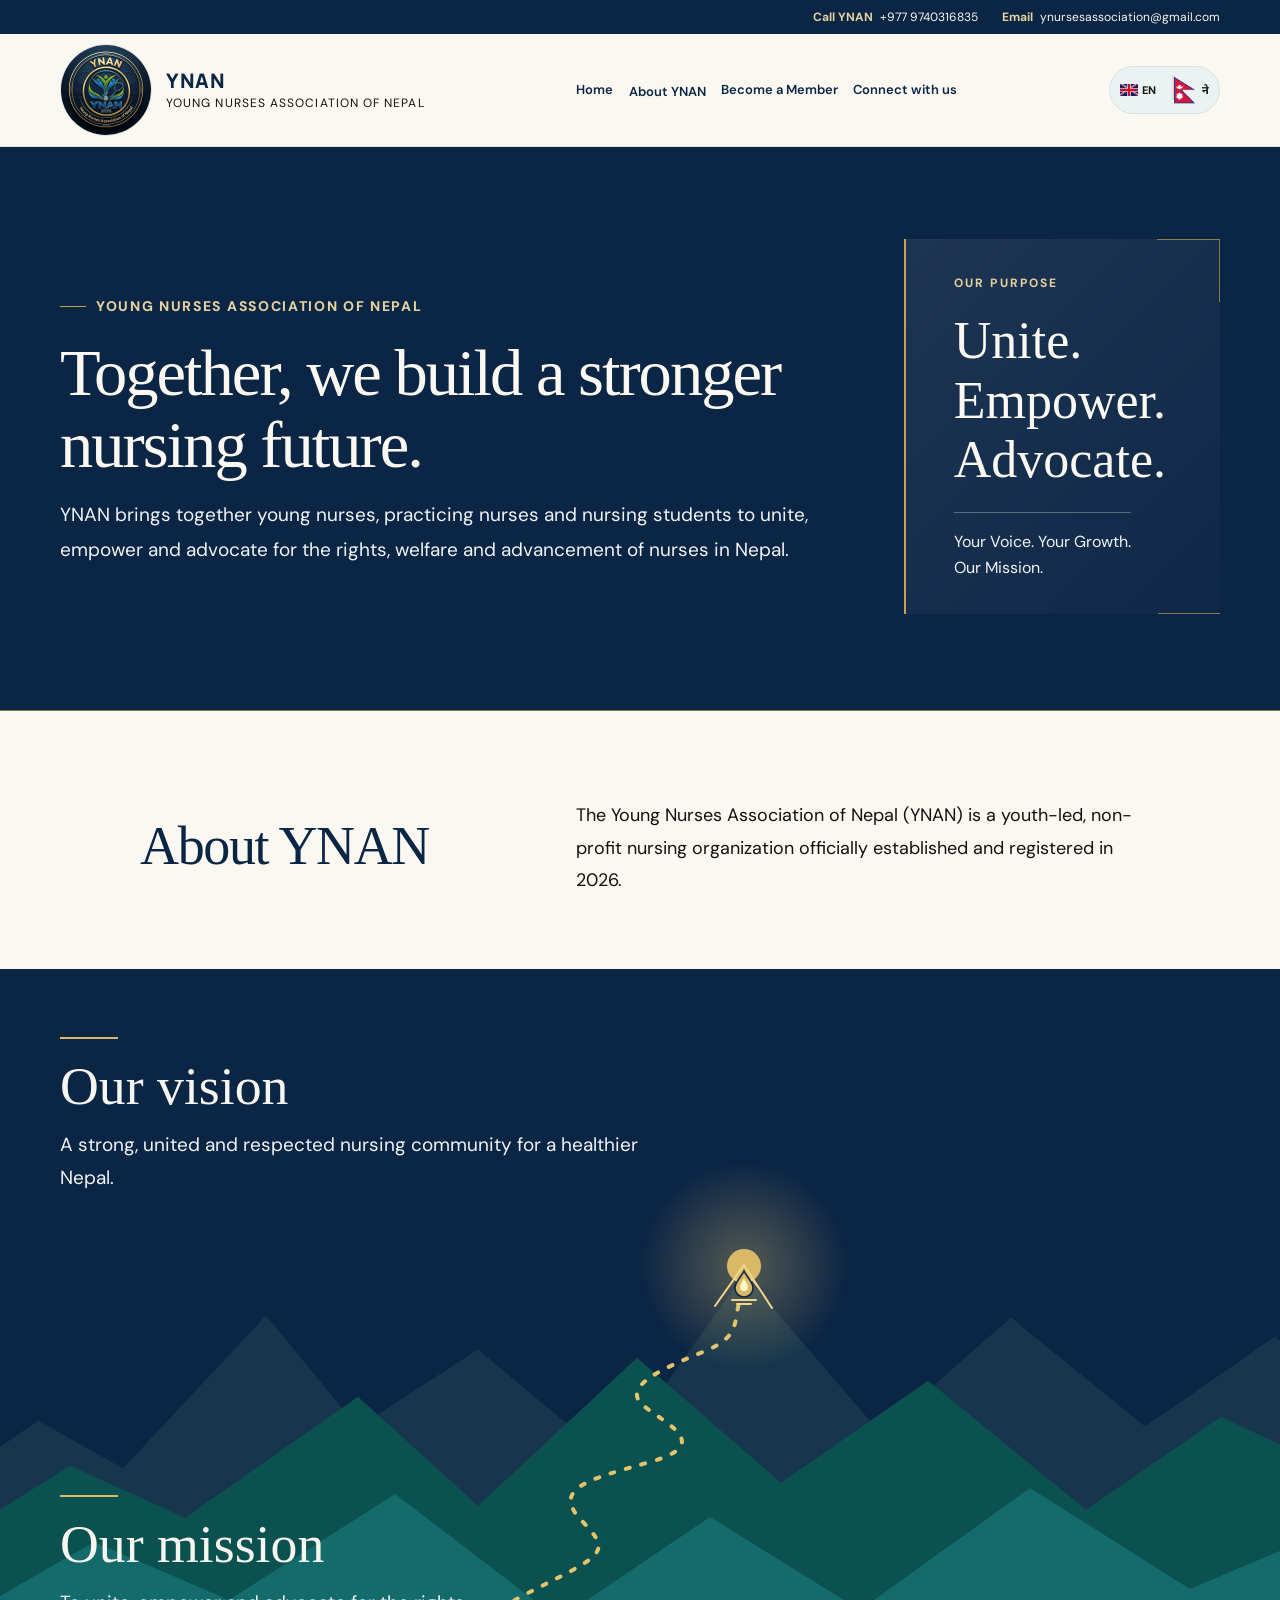
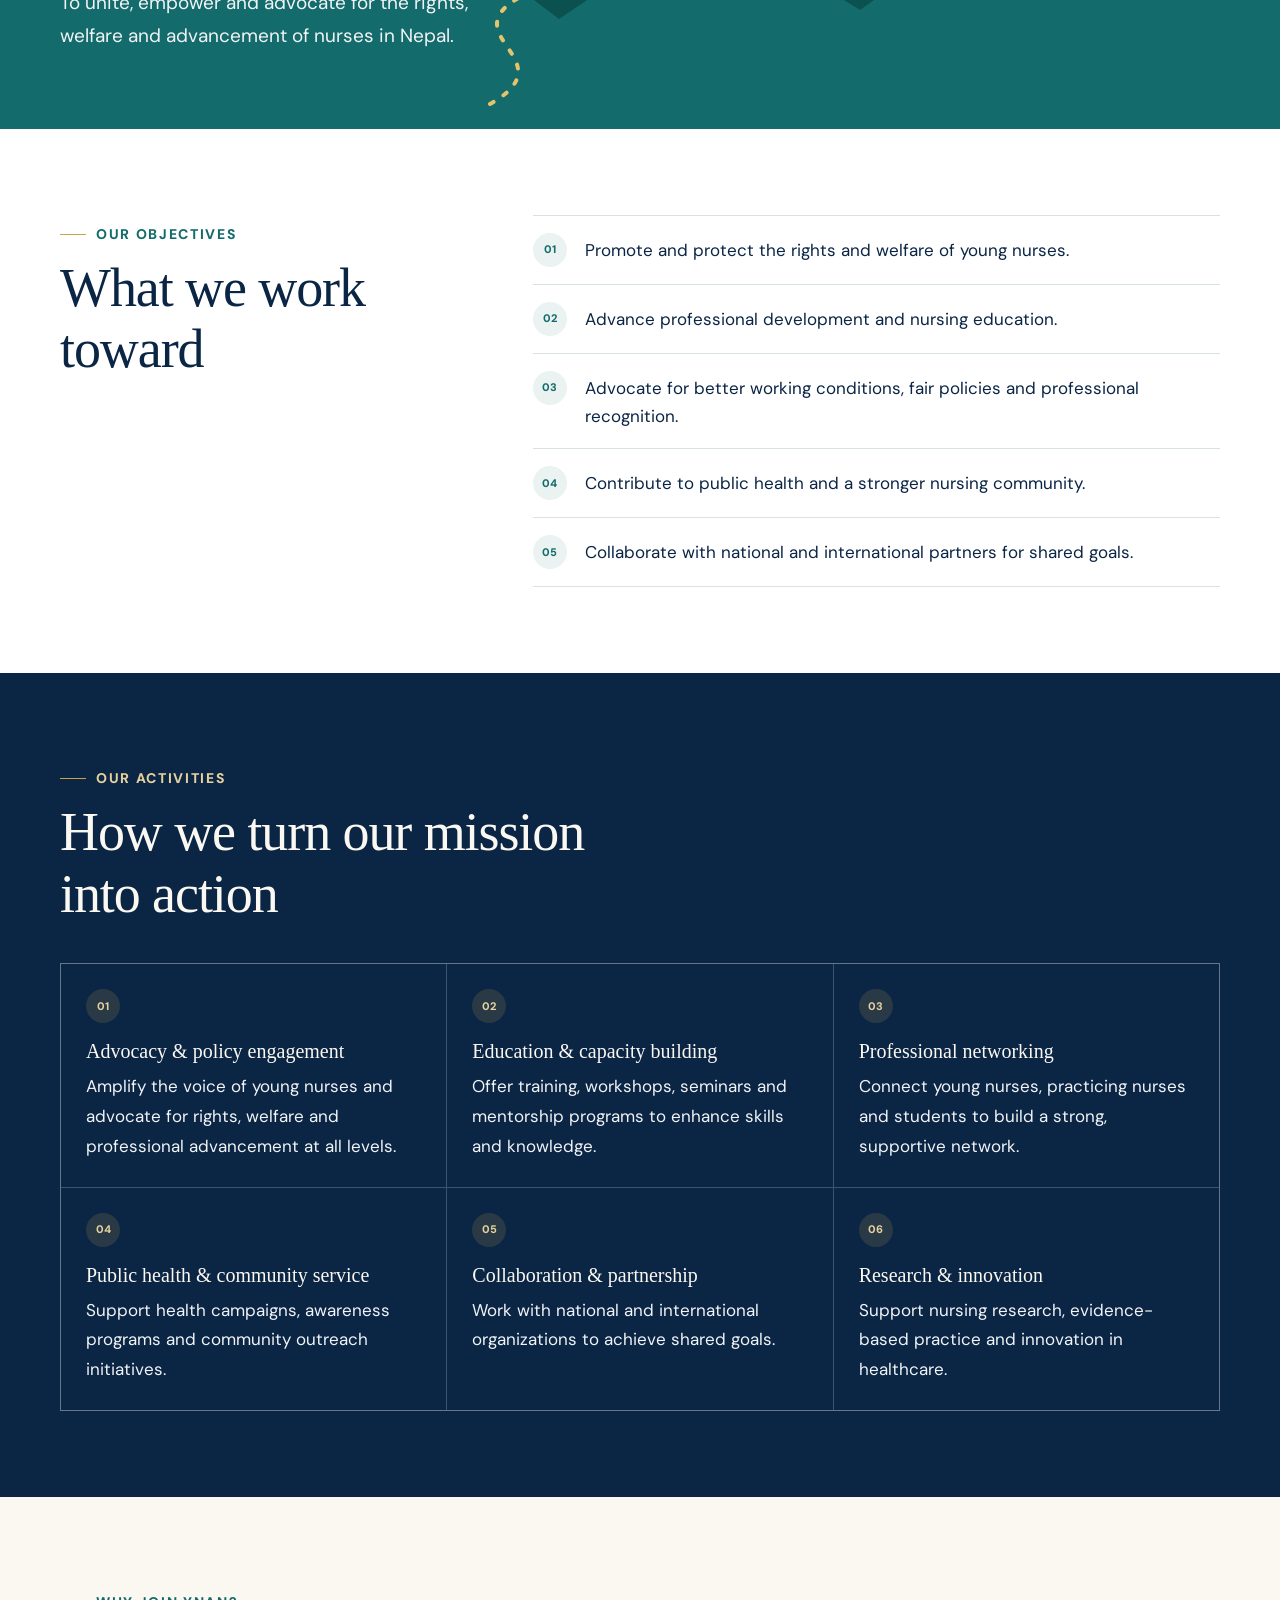
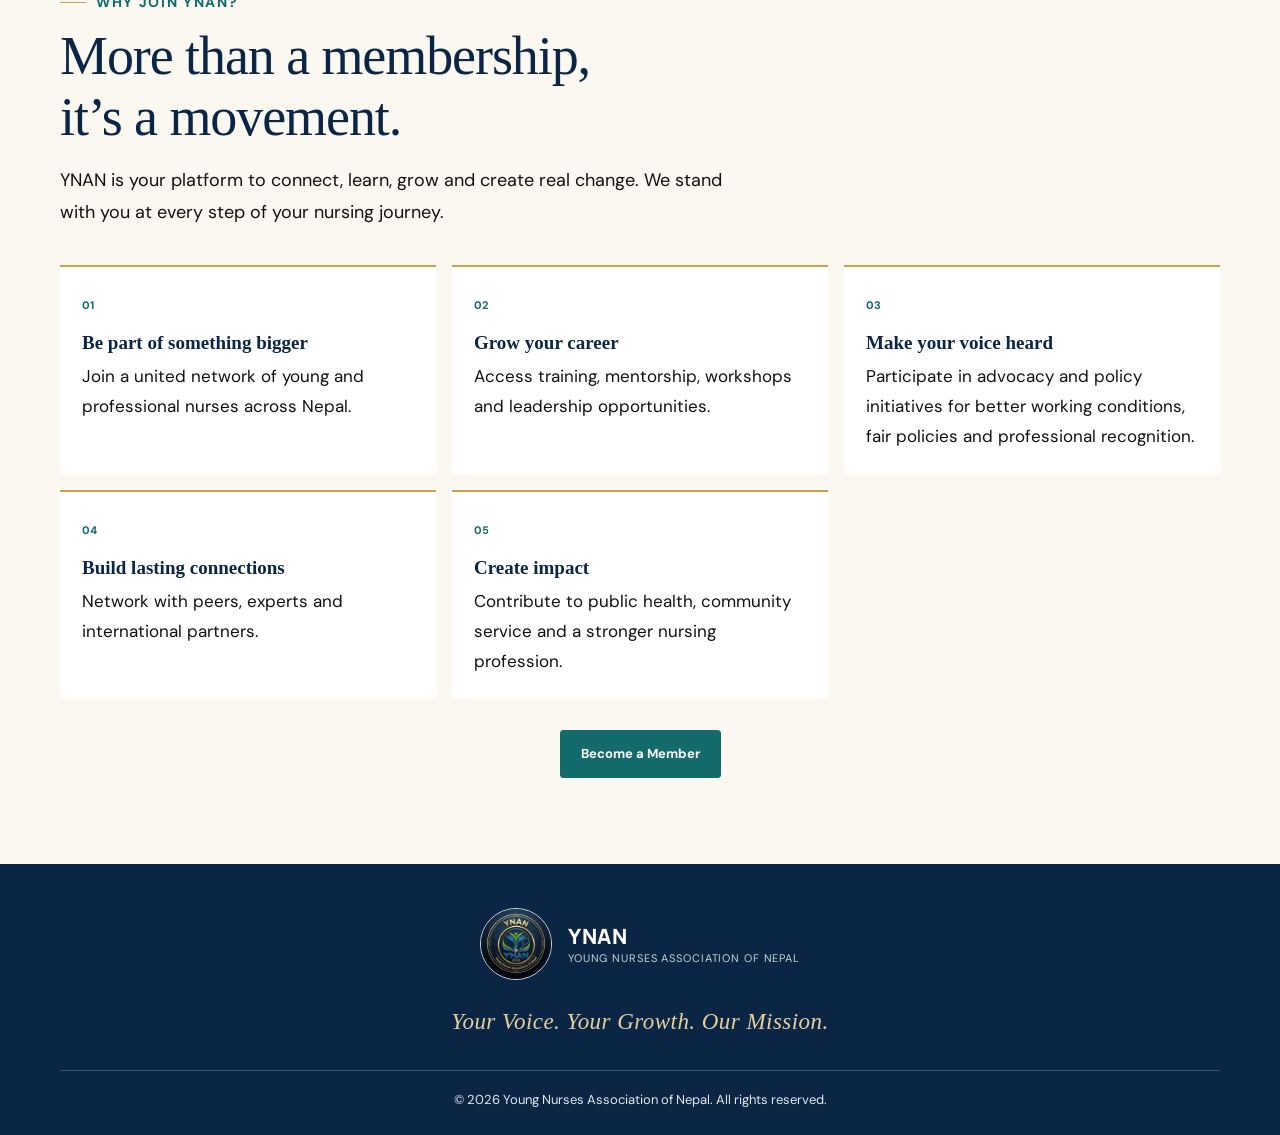
==== commit 285e9939: "tune" ====
--- a/about.html
+++ b/about.html
@@ -183,6 +183,9 @@
           <article data-reveal><span aria-hidden="true">04</span><h3 data-i18n="about_page_join_4_title">Build lasting connections</h3><p data-i18n="about_page_join_4_text">Network with peers, experts and international partners.</p></article>
           <article data-reveal><span aria-hidden="true">05</span><h3 data-i18n="about_page_join_5_title">Create impact</h3><p data-i18n="about_page_join_5_text">Contribute to public health, community service and a stronger nursing profession.</p></article>
         </div>
+        <div class="pathway-membership-cta" data-reveal>
+          <a class="button button-primary" href="join.html" data-i18n="join_pathway">Become a Member</a>
+        </div>
       </div>
     </section>
 
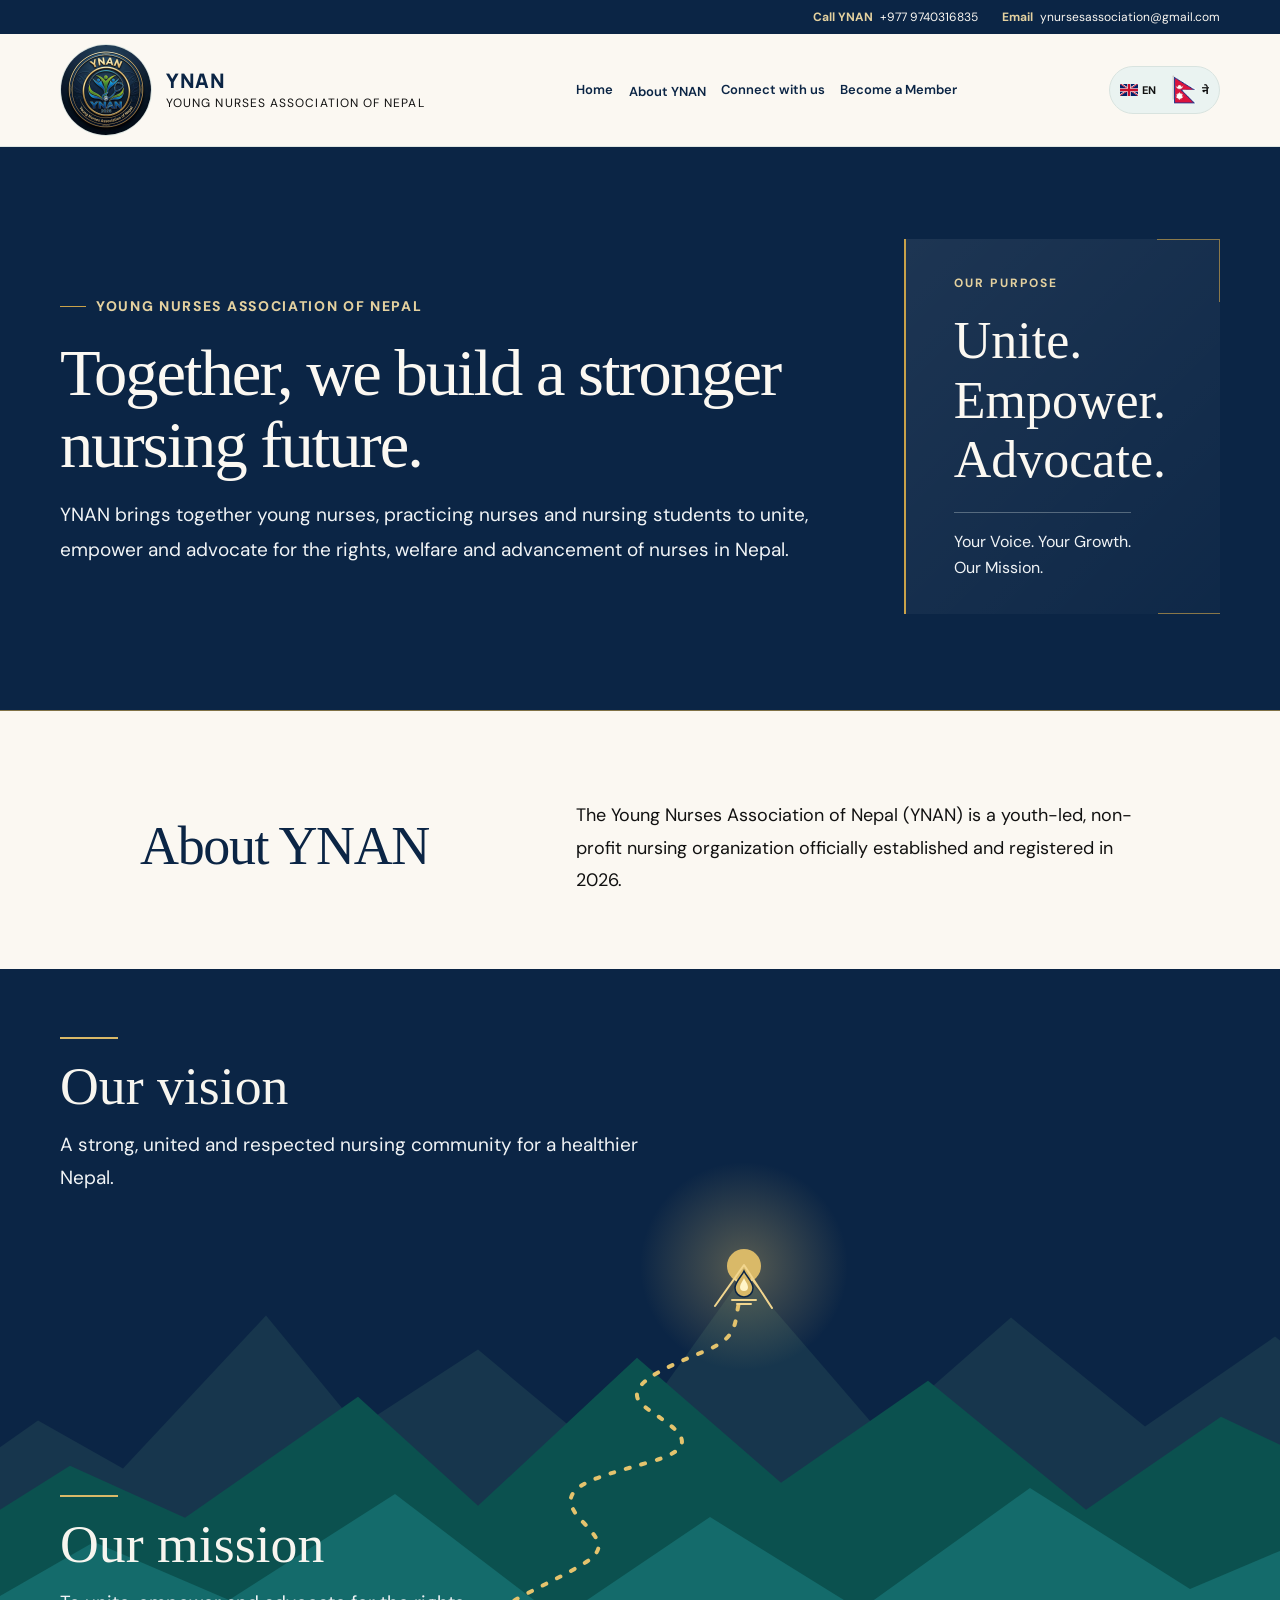
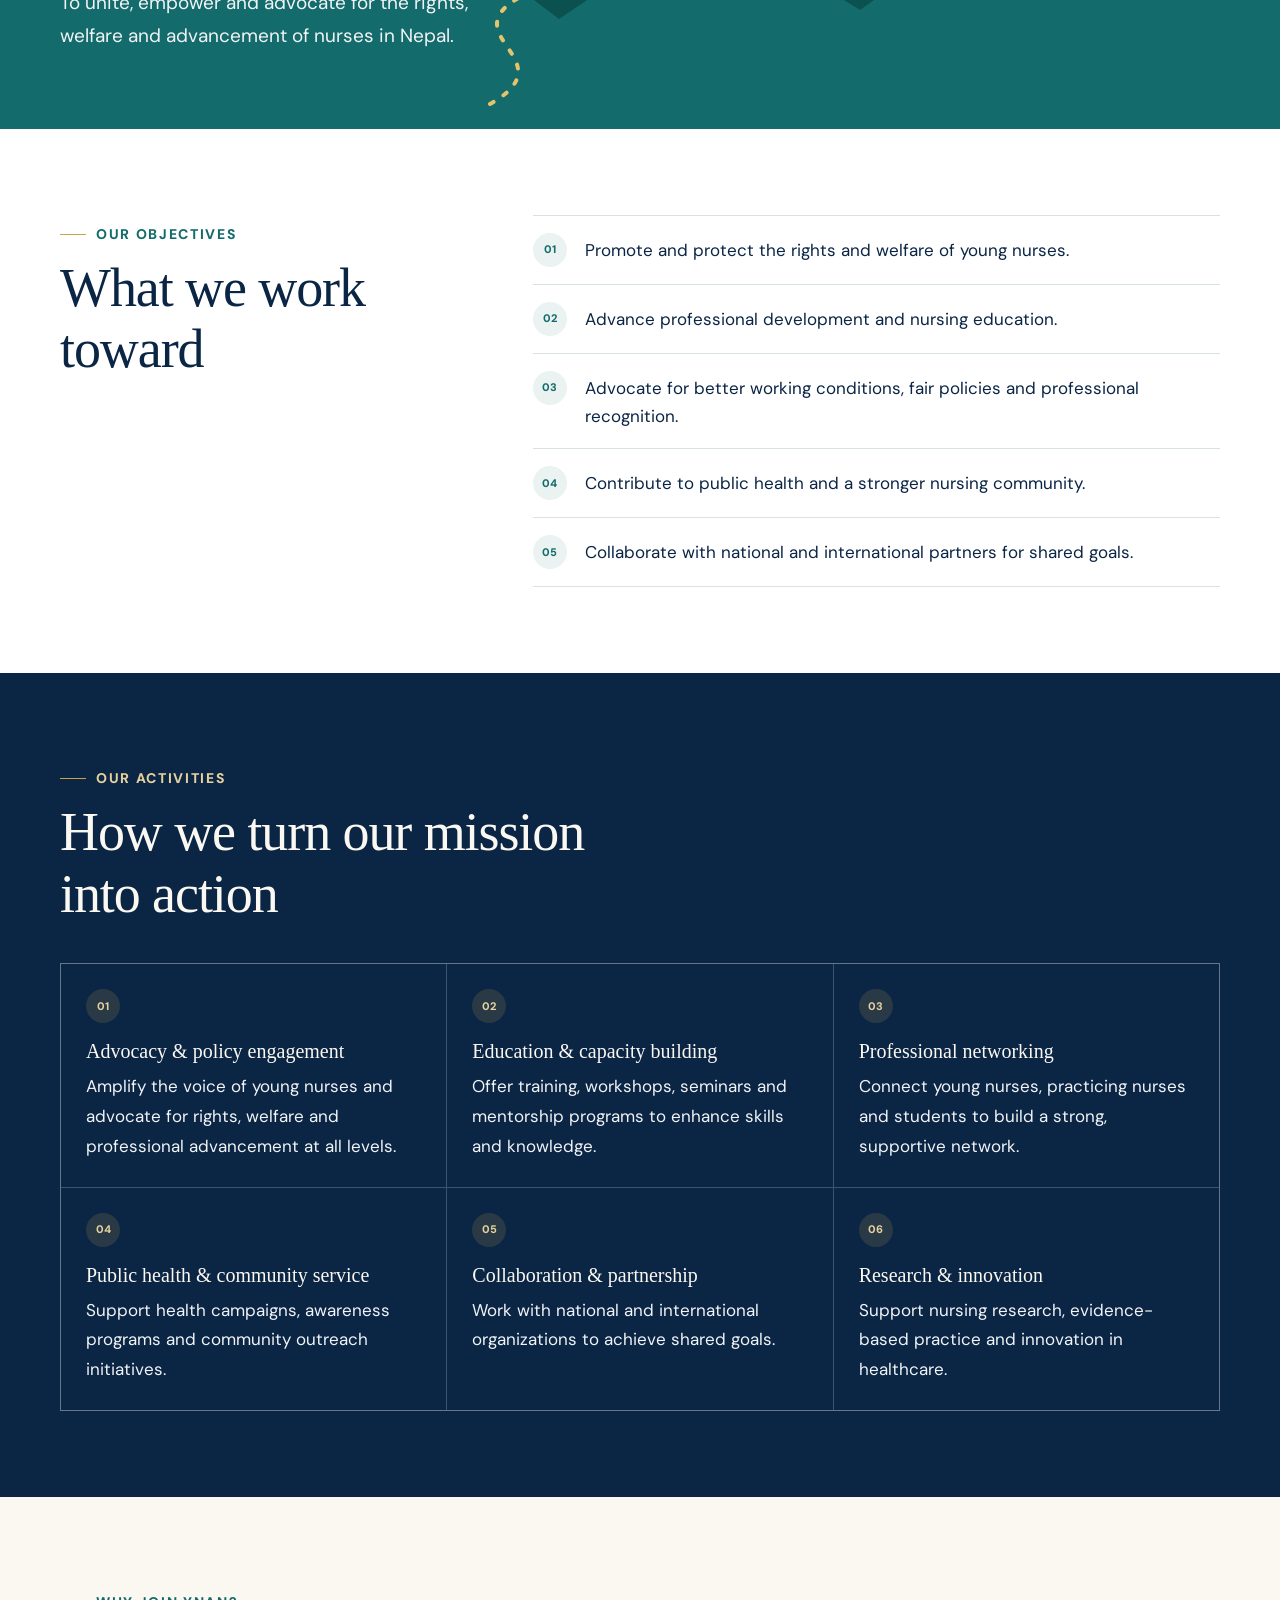
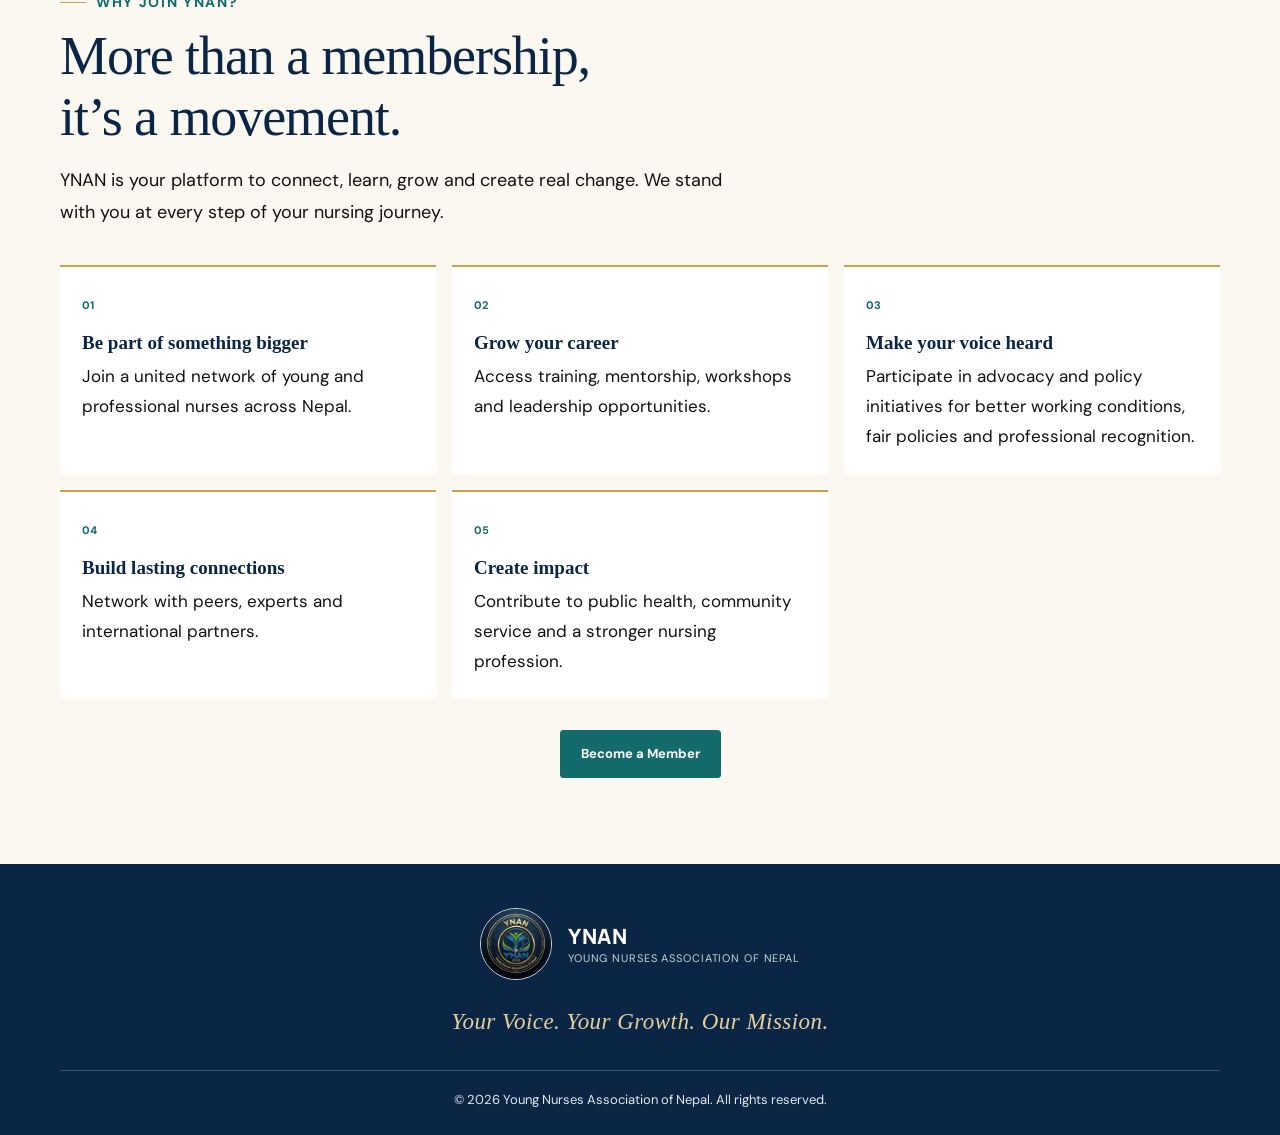
==== commit a2ff04ef: "swap" ====
--- a/about.html
+++ b/about.html
@@ -45,8 +45,8 @@
             <a href="about.html#activities" data-i18n="about_page_activities_label">Our activities</a>
           </div>
         </div>
+        <a href="index.html#contact" data-i18n="nav_contact">Connect with us</a>
         <a class="nav-member-link" href="join.html" data-i18n="join_nav">Become a Member</a>
-        <a href="index.html#contact" data-i18n="nav_contact">Connect with us</a>
       </nav>
       <div class="header-actions">
         <button class="language-button" id="language-toggle" type="button" aria-label="Switch to Nepali">
--- a/assets/css/site.css
+++ b/assets/css/site.css
@@ -723,6 +723,17 @@
   stroke-width: 4;
 }
 
+@media (pointer: coarse) {
+  .province-hover-chip {
+    position: static;
+    width: 100%;
+    max-width: none;
+    margin-top: 12px;
+    box-sizing: border-box;
+    transform: none !important;
+  }
+}
+
 @keyframes province-draw {
   from { stroke-dashoffset: 1400; }
   to { stroke-dashoffset: 0; }
